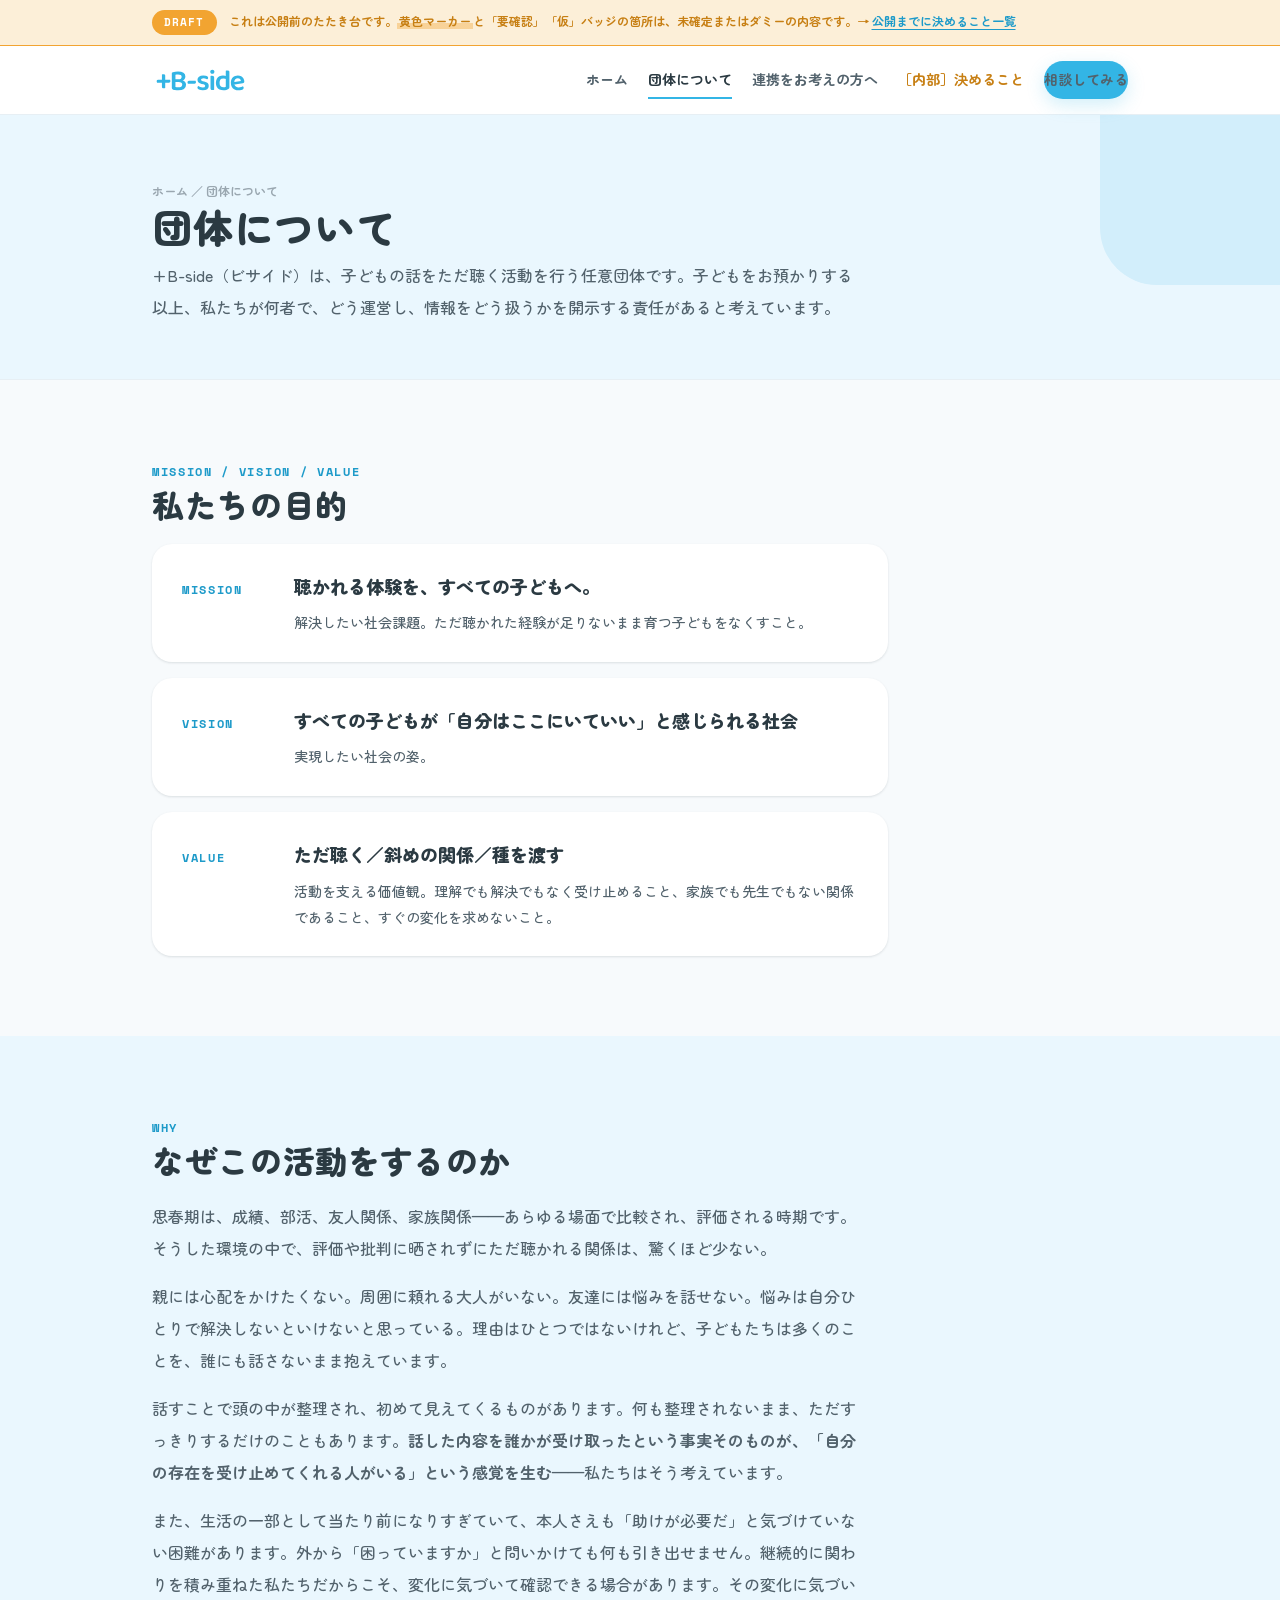
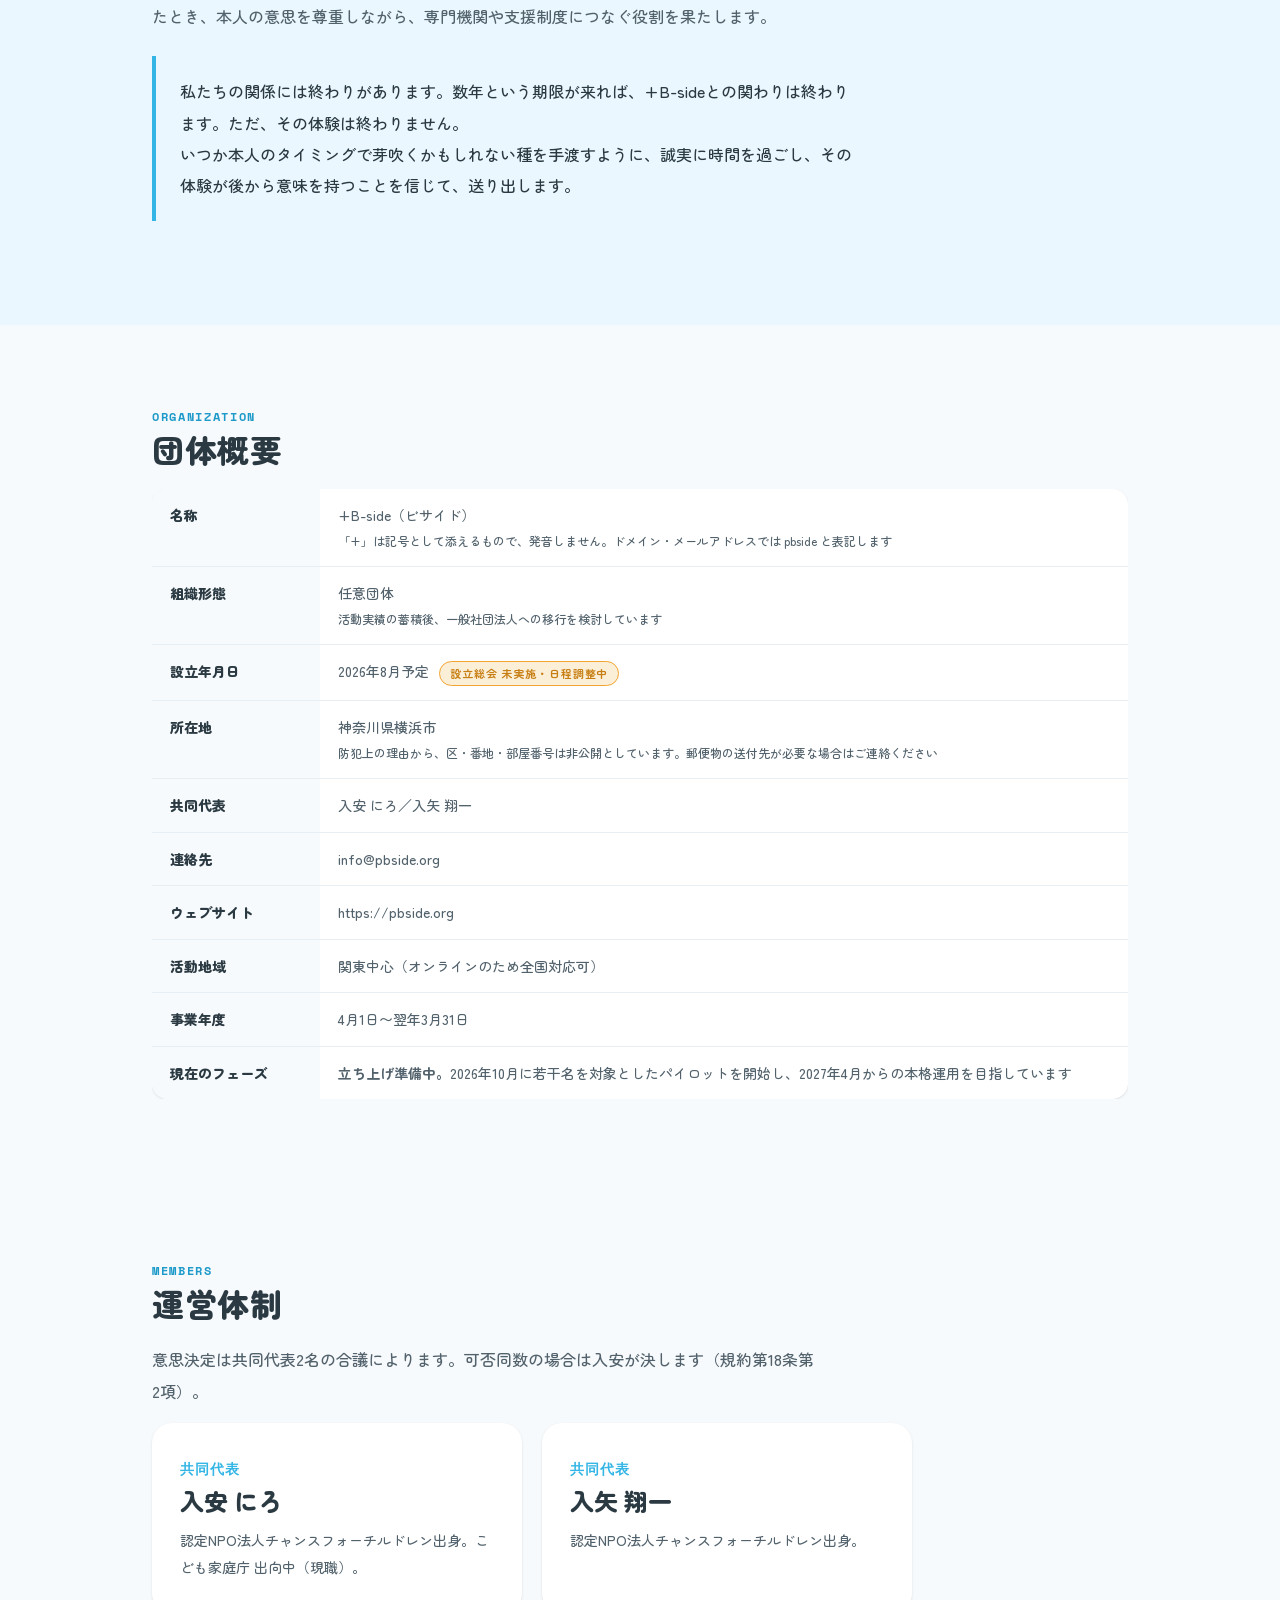
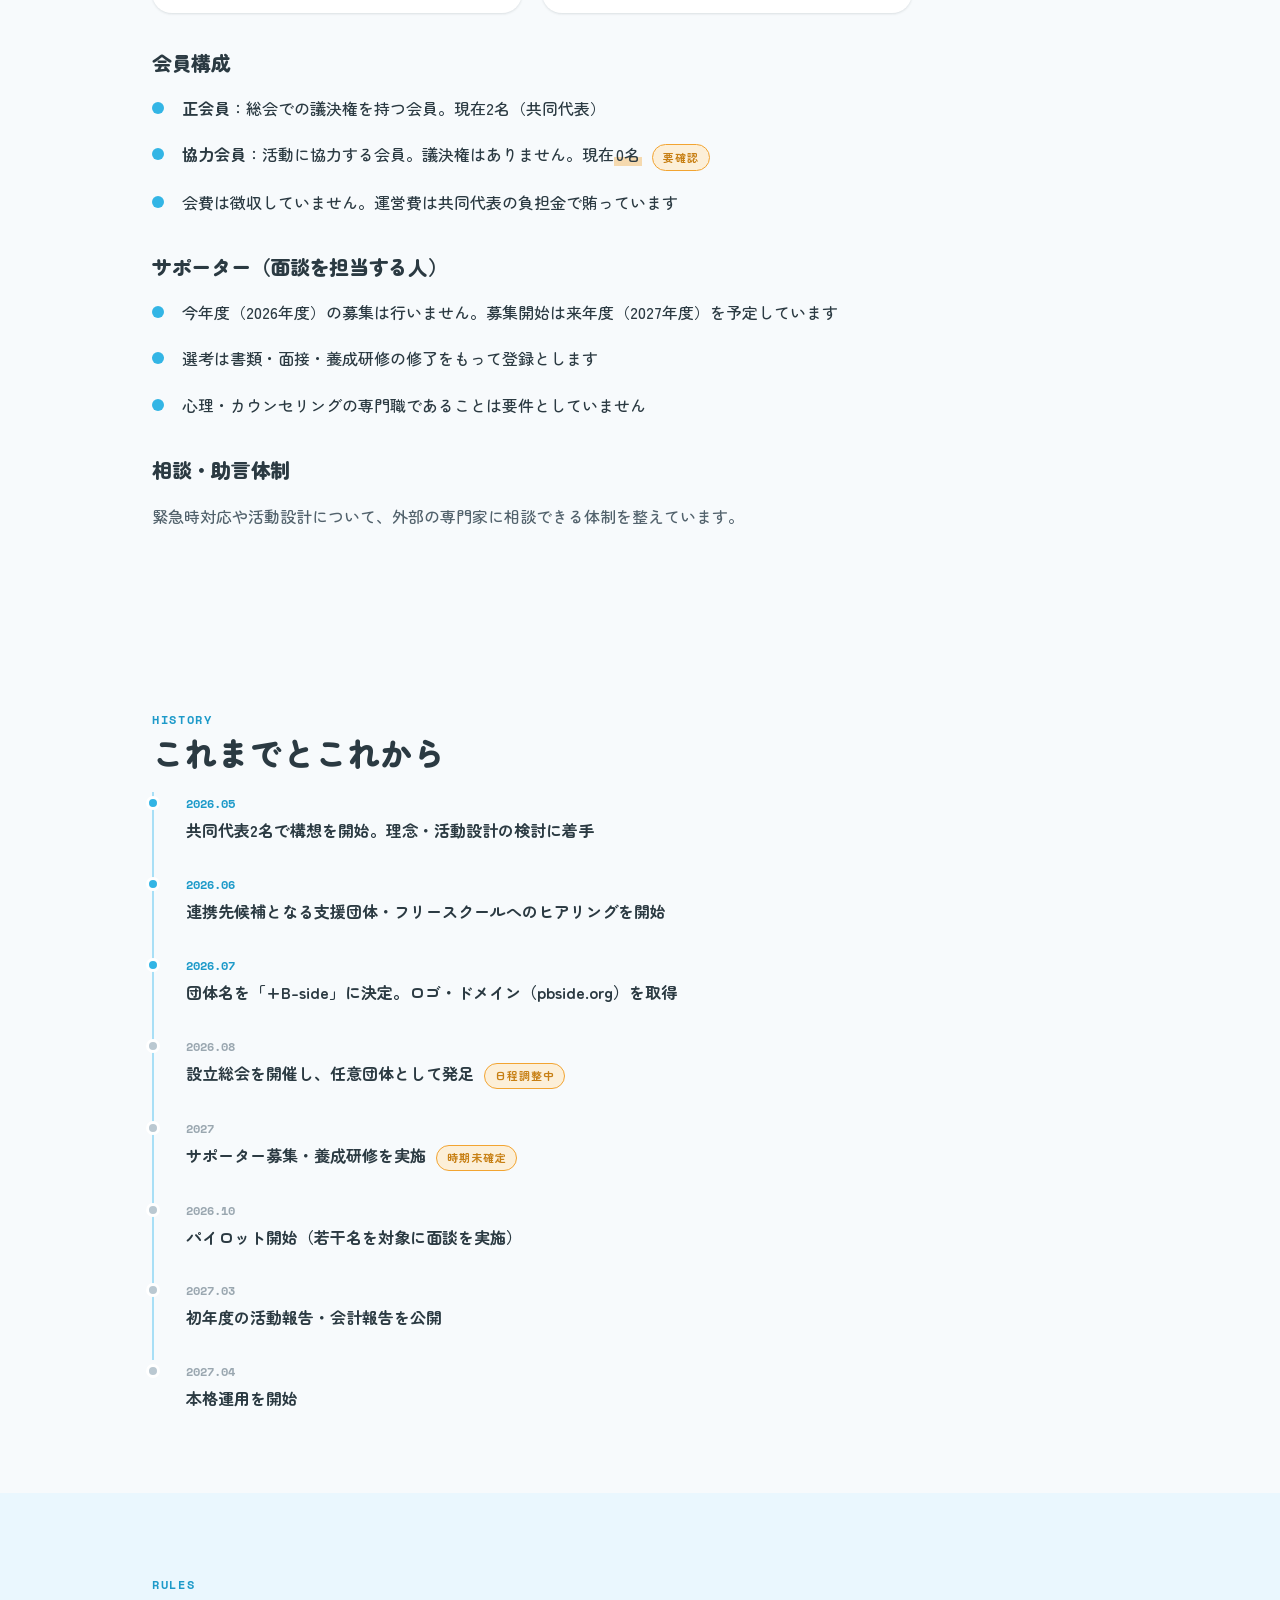
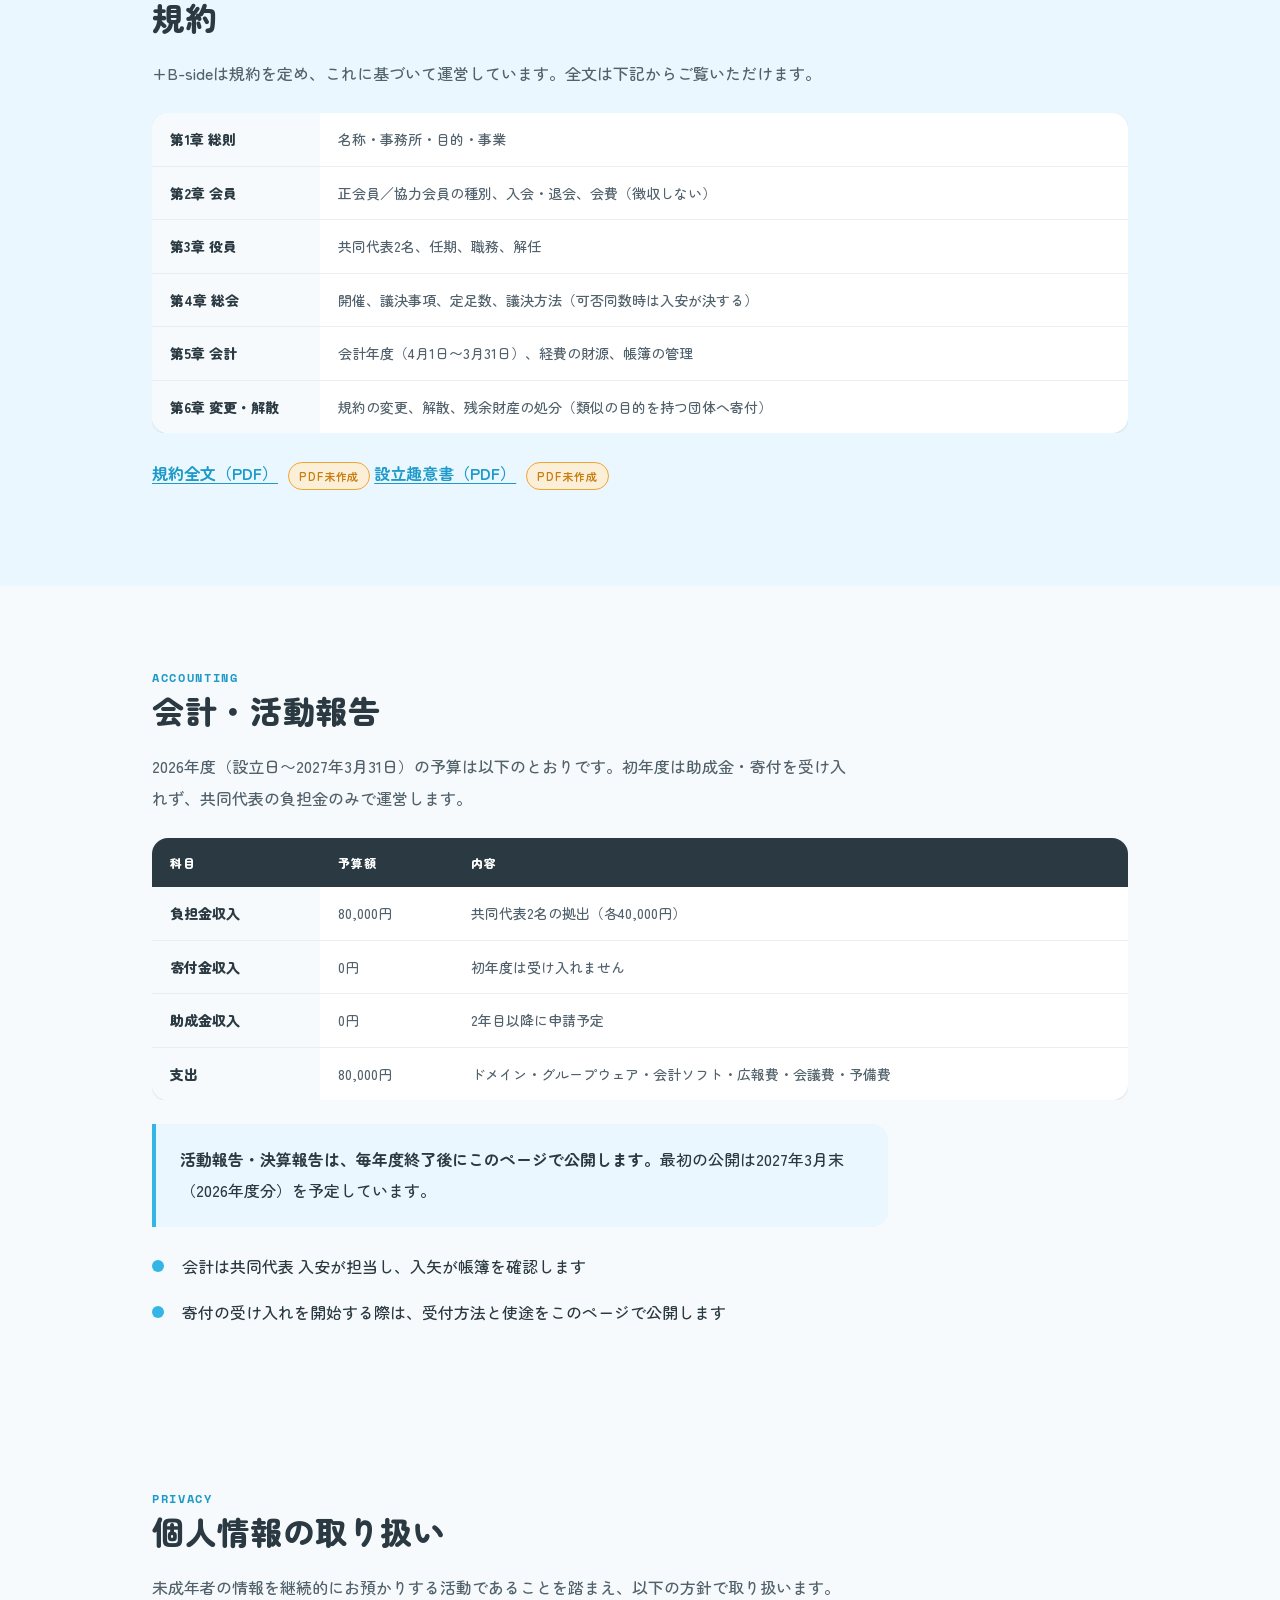
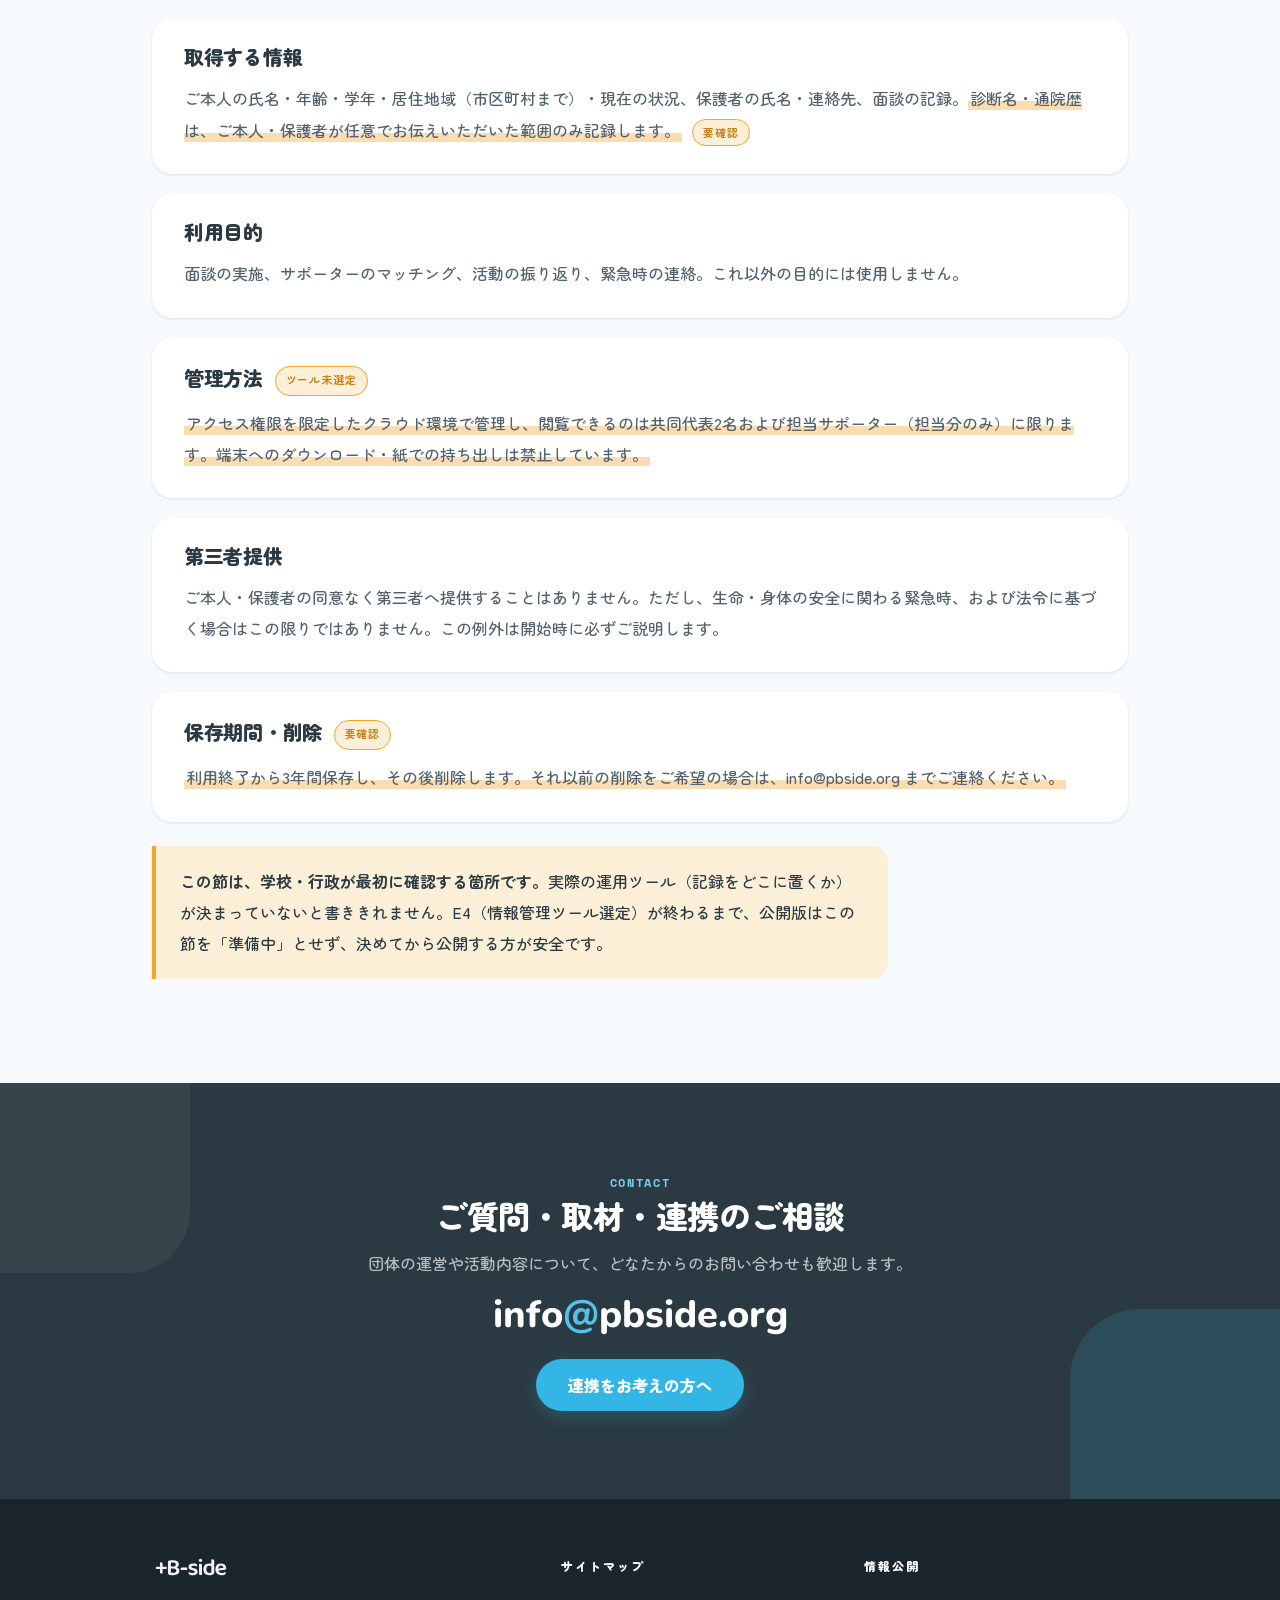
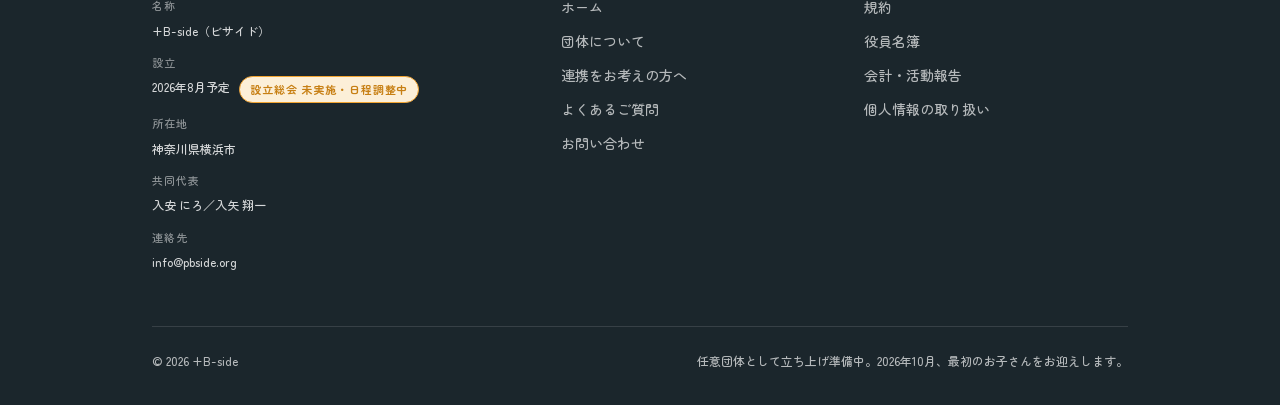
==== about.html @ 62839733 "+B-side HP 初期公開 にろさんとの内容調整用にGitHub Pagesで公開。  Co-Authored-By: Claude Sonnet 5 <noreply@anthropic.com" ====
<!DOCTYPE html>
<html lang="ja">
<head>
<meta charset="UTF-8">
<meta name="viewport" content="width=device-width, initial-scale=1.0">
<title>団体について｜+B-side</title>
<meta name="description" content="+B-side（ビサイド）の理念・運営体制・規約・会計方針・個人情報の取り扱い。任意団体として2026年に設立、2026年10月にパイロットを開始します。">
<link rel="icon" href="assets/logo/plus-B_icon_tile.svg">
<link rel="preconnect" href="https://fonts.googleapis.com">
<link href="https://fonts.googleapis.com/css2?family=Nunito:wght@400;700;800;900&family=Space+Mono:wght@400;700&family=Zen+Maru+Gothic:wght@400;500;700;900&display=swap" rel="stylesheet">
<link rel="stylesheet" href="assets/css/styles.css">
<link rel="stylesheet" href="assets/css/site.css">
<style>
  .mvv { display: grid; gap: var(--space-4); max-width: 46em; }
  .mvv .row {
    background: var(--surface); border-radius: var(--radius-card);
    padding: 26px 30px; box-shadow: var(--shadow-sm);
    display: grid; grid-template-columns: 88px 1fr; gap: var(--space-6); align-items: baseline;
  }
  .mvv .k { font-family: var(--font-mono); font-size: var(--text-xs); font-weight: 700; letter-spacing: 0.14em; color: var(--sky-600); }
  .mvv .v { font-size: var(--text-md); font-weight: 900; line-height: 1.8; }
  .mvv .v small { display: block; font-size: var(--text-sm); font-weight: 500; color: var(--text-secondary); margin-top: 8px; line-height: 1.85; }
  @media (max-width: 560px) { .mvv .row { grid-template-columns: 1fr; gap: var(--space-2); } }
  .money { display: grid; grid-template-columns: repeat(auto-fit, minmax(200px, 1fr)); gap: var(--space-4); margin-top: var(--space-6); }
</style>
</head>
<body>

<div class="draftbar">
  <div class="container">
    <span class="tag">DRAFT</span>
    <span>これは公開前のたたき台です。<mark class="q">黄色マーカー</mark>と「要確認」「仮」バッジの箇所は、未確定またはダミーの内容です。→ <a class="link" href="checklist.html">公開までに決めること一覧</a></span>
  </div>
</div>

<header class="site-header">
  <div class="container">
    <a class="brand" href="index.html"><img src="assets/logo/plus-B-side_lockup_sky.svg" alt="+B-side"></a>
    <nav class="site-nav">
      <a href="index.html">ホーム</a>
      <a href="about.html" class="current">団体について</a>
      <a href="partner.html">連携をお考えの方へ</a>
      <a href="checklist.html" class="internal">［内部］決めること</a>
      <a class="btn" href="index.html#contact">相談してみる</a>
    </nav>
  </div>
</header>

<div class="page-head">
  <div class="tile t1"></div>
  <div class="container">
    <div class="crumbs"><a href="index.html">ホーム</a> ／ 団体について</div>
    <h1>団体について</h1>
    <p>+B-side（ビサイド）は、子どもの話をただ聴く活動を行う任意団体です。子どもをお預かりする以上、私たちが何者で、どう運営し、情報をどう扱うかを開示する責任があると考えています。</p>
  </div>
</div>

<section class="block" id="mvv">
  <div class="container">
    <span class="kicker">Mission / Vision / Value</span>
    <h2 class="sec">私たちの目的</h2>
    <div class="mvv">
      <div class="row">
        <span class="k">MISSION</span>
        <span class="v">聴かれる体験を、すべての子どもへ。
          <small>解決したい社会課題。ただ聴かれた経験が足りないまま育つ子どもをなくすこと。</small></span>
      </div>
      <div class="row">
        <span class="k">VISION</span>
        <span class="v">すべての子どもが「自分はここにいていい」と感じられる社会
          <small>実現したい社会の姿。</small></span>
      </div>
      <div class="row">
        <span class="k">VALUE</span>
        <span class="v">ただ聴く／斜めの関係／種を渡す
          <small>活動を支える価値観。理解でも解決でもなく受け止めること、家族でも先生でもない関係であること、すぐの変化を求めないこと。</small></span>
      </div>
    </div>
  </div>
</section>

<section class="block tint" id="why">
  <div class="container">
    <span class="kicker">Why</span>
    <h2 class="sec">なぜこの活動をするのか</h2>
    <p class="body">思春期は、成績、部活、友人関係、家族関係——あらゆる場面で比較され、評価される時期です。そうした環境の中で、評価や批判に晒されずにただ聴かれる関係は、驚くほど少ない。</p>
    <p class="body">親には心配をかけたくない。周囲に頼れる大人がいない。友達には悩みを話せない。悩みは自分ひとりで解決しないといけないと思っている。理由はひとつではないけれど、子どもたちは多くのことを、誰にも話さないまま抱えています。</p>
    <p class="body">話すことで頭の中が整理され、初めて見えてくるものがあります。何も整理されないまま、ただすっきりするだけのこともあります。<strong>話した内容を誰かが受け取ったという事実そのものが、「自分の存在を受け止めてくれる人がいる」という感覚を生む</strong>——私たちはそう考えています。</p>
    <p class="body">また、生活の一部として当たり前になりすぎていて、本人さえも「助けが必要だ」と気づけていない困難があります。外から「困っていますか」と問いかけても何も引き出せません。継続的に関わりを積み重ねた私たちだからこそ、変化に気づいて確認できる場合があります。その変化に気づいたとき、本人の意思を尊重しながら、専門機関や支援制度につなぐ役割を果たします。</p>
    <div class="callout">
      私たちの関係には終わりがあります。数年という期限が来れば、+B-sideとの関わりは終わります。ただ、その体験は終わりません。<br>
      いつか本人のタイミングで芽吹くかもしれない種を手渡すように、誠実に時間を過ごし、その体験が後から意味を持つことを信じて、送り出します。
    </div>
  </div>
</section>

<section class="block" id="profile">
  <div class="container">
    <span class="kicker">Organization</span>
    <h2 class="sec">団体概要</h2>
    <div class="tablewrap">
      <table class="data">
        <tbody>
          <tr><th>名称</th><td>+B-side（ビサイド）<br><span style="font-size:var(--text-xs)">「+」は記号として添えるもので、発音しません。ドメイン・メールアドレスでは pbside と表記します</span></td></tr>
          <tr><th>組織形態</th><td>任意団体<br><span style="font-size:var(--text-xs)">活動実績の蓄積後、一般社団法人への移行を検討しています</span></td></tr>
          <tr><th>設立年月日</th><td>2026年8月予定 <span class="tbd">設立総会 未実施・日程調整中</span></td></tr>
          <tr><th>所在地</th><td>神奈川県横浜市<br><span style="font-size:var(--text-xs)">防犯上の理由から、区・番地・部屋番号は非公開としています。郵便物の送付先が必要な場合はご連絡ください</span></td></tr>
          <tr><th>共同代表</th><td>入安 にろ／入矢 翔一</td></tr>
          <tr><th>連絡先</th><td>info@pbside.org</td></tr>
          <tr><th>ウェブサイト</th><td>https://pbside.org</td></tr>
          <tr><th>活動地域</th><td>関東中心（オンラインのため全国対応可）</td></tr>
          <tr><th>事業年度</th><td>4月1日〜翌年3月31日</td></tr>
          <tr><th>現在のフェーズ</th><td><strong>立ち上げ準備中。</strong>2026年10月に若干名を対象としたパイロットを開始し、2027年4月からの本格運用を目指しています</td></tr>
        </tbody>
      </table>
    </div>
  </div>
</section>

<section class="block sunken" id="officers">
  <div class="container">
    <span class="kicker">Members</span>
    <h2 class="sec">運営体制</h2>
    <p class="body">意思決定は共同代表2名の合議によります。可否同数の場合は入安が決します（規約第18条第2項）。</p>
    <div class="values" style="max-width:760px">
      <div class="value">
        <span class="num">共同代表</span>
        <h3>入安 にろ</h3>
        <p>認定NPO法人チャンスフォーチルドレン出身。こども家庭庁 出向中（現職）。</p>
      </div>
      <div class="value">
        <span class="num">共同代表</span>
        <h3>入矢 翔一</h3>
        <p>認定NPO法人チャンスフォーチルドレン出身。</p>
      </div>
    </div>

    <h3 class="sub">会員構成</h3>
    <ul class="dotlist">
      <li><strong>正会員</strong>：総会での議決権を持つ会員。現在2名（共同代表）</li>
      <li><strong>協力会員</strong>：活動に協力する会員。議決権はありません。現在<mark class="q">0名</mark> <span class="tbd">要確認</span></li>
      <li>会費は徴収していません。運営費は共同代表の負担金で賄っています</li>
    </ul>

    <h3 class="sub">サポーター（面談を担当する人）</h3>
    <ul class="dotlist">
      <li>今年度（2026年度）の募集は行いません。募集開始は来年度（2027年度）を予定しています</li>
      <li>選考は書類・面接・養成研修の修了をもって登録とします</li>
      <li>心理・カウンセリングの専門職であることは要件としていません</li>
    </ul>

    <h3 class="sub">相談・助言体制</h3>
    <p class="body">緊急時対応や活動設計について、外部の専門家に相談できる体制を整えています。</p>
  </div>
</section>

<section class="block" id="history">
  <div class="container">
    <span class="kicker">History</span>
    <h2 class="sec">これまでとこれから</h2>
    <ul class="timeline">
      <li><span class="when">2026.05</span><span class="what">共同代表2名で構想を開始。理念・活動設計の検討に着手</span></li>
      <li><span class="when">2026.06</span><span class="what">連携先候補となる支援団体・フリースクールへのヒアリングを開始</span></li>
      <li><span class="when">2026.07</span><span class="what">団体名を「+B-side」に決定。ロゴ・ドメイン（pbside.org）を取得</span></li>
      <li class="future"><span class="when">2026.08</span><span class="what">設立総会を開催し、任意団体として発足 <span class="tbd">日程調整中</span></span></li>
      <li class="future"><span class="when">2027</span><span class="what">サポーター募集・養成研修を実施 <span class="tbd">時期未確定</span></span></li>
      <li class="future"><span class="when">2026.10</span><span class="what">パイロット開始（若干名を対象に面談を実施）</span></li>
      <li class="future"><span class="when">2027.03</span><span class="what">初年度の活動報告・会計報告を公開</span></li>
      <li class="future"><span class="when">2027.04</span><span class="what">本格運用を開始</span></li>
    </ul>
  </div>
</section>

<section class="block tint" id="rules">
  <div class="container">
    <span class="kicker">Rules</span>
    <h2 class="sec">規約</h2>
    <p class="body">+B-sideは規約を定め、これに基づいて運営しています。全文は下記からご覧いただけます。</p>
    <div class="tablewrap">
      <table class="data">
        <tbody>
          <tr><th>第1章 総則</th><td>名称・事務所・目的・事業</td></tr>
          <tr><th>第2章 会員</th><td>正会員／協力会員の種別、入会・退会、会費（徴収しない）</td></tr>
          <tr><th>第3章 役員</th><td>共同代表2名、任期、職務、解任</td></tr>
          <tr><th>第4章 総会</th><td>開催、議決事項、定足数、議決方法（可否同数時は入安が決する）</td></tr>
          <tr><th>第5章 会計</th><td>会計年度（4月1日〜3月31日）、経費の財源、帳簿の管理</td></tr>
          <tr><th>第6章 変更・解散</th><td>規約の変更、解散、残余財産の処分（類似の目的を持つ団体へ寄付）</td></tr>
        </tbody>
      </table>
    </div>
    <p class="body" style="margin-top:var(--space-6)">
      <a class="link" href="#">規約全文（PDF）</a> <span class="tbd">PDF未作成</span>
      <a class="link" href="#">設立趣意書（PDF）</a> <span class="tbd">PDF未作成</span>
    </p>
  </div>
</section>

<section class="block" id="accounting">
  <div class="container">
    <span class="kicker">Accounting</span>
    <h2 class="sec">会計・活動報告</h2>
    <p class="body">2026年度（設立日〜2027年3月31日）の予算は以下のとおりです。初年度は助成金・寄付を受け入れず、共同代表の負担金のみで運営します。</p>
    <div class="tablewrap">
      <table class="data">
        <thead><tr><th>科目</th><th>予算額</th><th>内容</th></tr></thead>
        <tbody>
          <tr><th>負担金収入</th><td>80,000円</td><td>共同代表2名の拠出（各40,000円）</td></tr>
          <tr><th>寄付金収入</th><td>0円</td><td>初年度は受け入れません</td></tr>
          <tr><th>助成金収入</th><td>0円</td><td>2年目以降に申請予定</td></tr>
          <tr><th>支出</th><td>80,000円</td><td>ドメイン・グループウェア・会計ソフト・広報費・会議費・予備費</td></tr>
        </tbody>
      </table>
    </div>
    <div class="callout">
      <strong>活動報告・決算報告は、毎年度終了後にこのページで公開します。</strong>最初の公開は2027年3月末（2026年度分）を予定しています。
    </div>
    <ul class="dotlist">
      <li>会計は共同代表 入安が担当し、入矢が帳簿を確認します</li>
      <li>寄付の受け入れを開始する際は、受付方法と使途をこのページで公開します</li>
    </ul>
  </div>
</section>

<section class="block sunken" id="privacy">
  <div class="container">
    <span class="kicker">Privacy</span>
    <h2 class="sec">個人情報の取り扱い</h2>
    <p class="body">未成年者の情報を継続的にお預かりする活動であることを踏まえ、以下の方針で取り扱います。</p>
    <div class="panel">
      <h3>取得する情報</h3>
      <p>ご本人の氏名・年齢・学年・居住地域（市区町村まで）・現在の状況、保護者の氏名・連絡先、面談の記録。<mark class="q">診断名・通院歴は、ご本人・保護者が任意でお伝えいただいた範囲のみ記録します。</mark> <span class="tbd">要確認</span></p>
    </div>
    <div class="panel">
      <h3>利用目的</h3>
      <p>面談の実施、サポーターのマッチング、活動の振り返り、緊急時の連絡。これ以外の目的には使用しません。</p>
    </div>
    <div class="panel">
      <h3>管理方法 <span class="tbd">ツール未選定</span></h3>
      <p><mark class="q">アクセス権限を限定したクラウド環境で管理し、閲覧できるのは共同代表2名および担当サポーター（担当分のみ）に限ります。端末へのダウンロード・紙での持ち出しは禁止しています。</mark></p>
    </div>
    <div class="panel">
      <h3>第三者提供</h3>
      <p>ご本人・保護者の同意なく第三者へ提供することはありません。ただし、生命・身体の安全に関わる緊急時、および法令に基づく場合はこの限りではありません。この例外は開始時に必ずご説明します。</p>
    </div>
    <div class="panel">
      <h3>保存期間・削除 <span class="tbd">要確認</span></h3>
      <p><mark class="q">利用終了から3年間保存し、その後削除します。それ以前の削除をご希望の場合は、info@pbside.org までご連絡ください。</mark></p>
    </div>
    <div class="callout warn">
      <strong>この節は、学校・行政が最初に確認する箇所です。</strong>実際の運用ツール（記録をどこに置くか）が決まっていないと書ききれません。E4（情報管理ツール選定）が終わるまで、公開版はこの節を「準備中」とせず、決めてから公開する方が安全です。
    </div>
  </div>
</section>

<section class="cta">
  <div class="tile t1"></div><div class="tile t2"></div>
  <div class="container">
    <span class="kicker" style="color:var(--sky-300)">Contact</span>
    <h2>ご質問・取材・連携のご相談</h2>
    <p>団体の運営や活動内容について、どなたからのお問い合わせも歓迎します。</p>
    <a class="mail" href="mailto:info@pbside.org">info<span class="at">@</span>pbside.org</a>
    <a class="btn big" href="partner.html">連携をお考えの方へ</a>
  </div>
</section>

<footer class="site">
  <div class="container">
    <div class="cols">
      <div>
        <img src="assets/logo/plus-B-side_lockup_white.svg" alt="+B-side">
        <dl class="org">
          <dt>名称</dt><dd>+B-side（ビサイド）</dd>
          <dt>設立</dt><dd>2026年8月予定 <span class="tbd">設立総会 未実施・日程調整中</span></dd>
          <dt>所在地</dt><dd>神奈川県横浜市</dd>
          <dt>共同代表</dt><dd>入安 にろ／入矢 翔一</dd>
          <dt>連絡先</dt><dd>info@pbside.org</dd>
        </dl>
      </div>
      <div>
        <h4>サイトマップ</h4>
        <ul>
          <li><a href="index.html">ホーム</a></li>
          <li><a href="about.html">団体について</a></li>
          <li><a href="partner.html">連携をお考えの方へ</a></li>
          <li><a href="index.html#faq">よくあるご質問</a></li>
          <li><a href="index.html#contact">お問い合わせ</a></li>
        </ul>
      </div>
      <div>
        <h4>情報公開</h4>
        <ul>
          <li><a href="about.html#rules">規約</a></li>
          <li><a href="about.html#officers">役員名簿</a></li>
          <li><a href="about.html#accounting">会計・活動報告</a></li>
          <li><a href="about.html#privacy">個人情報の取り扱い</a></li>
        </ul>
      </div>
    </div>
    <div class="bottom">
      <span>&copy; 2026 +B-side</span>
      <span>任意団体として立ち上げ準備中。2026年10月、最初のお子さんをお迎えします。</span>
    </div>
  </div>
</footer>

</body>
</html>
---- assets/css/styles.css ----
/* =============================================================
   +B-side Design System · Global entry point
   Consumers link THIS file. It is an @import manifest only —
   every token, font, and base rule is reached from here.
   ============================================================= */

@import "tokens/fonts.css";
@import "tokens/colors.css";
@import "tokens/typography.css";
@import "tokens/spacing.css";
@import "tokens/radii.css";
@import "tokens/elevation.css";
@import "tokens/motion.css";
@import "tokens/base.css";
---- assets/css/site.css ----
/* =============================================================
   +B-side · サイト共通スタイル（複数ページ用）
   トークンは styles.css（@import マニフェスト）を先に読むこと。
   ============================================================= */

body { font-family: "Zen Maru Gothic", var(--font-sans); color: var(--text-primary); }

.container { max-width: var(--container-lg); margin: 0 auto; padding: 0 var(--page-pad-x); }
.narrow { max-width: 46em; }

.kicker {
  font-family: var(--font-mono);
  font-size: var(--text-xs); font-weight: 700;
  letter-spacing: var(--tracking-widest); text-transform: uppercase;
  color: var(--sky-600);
  display: block; margin-bottom: var(--space-3);
}

a { color: inherit; text-decoration: none; }
.link { color: var(--text-link); font-weight: 700; text-decoration: underline; text-underline-offset: 3px; }

/* ── 下書きバナー（公開時に削除する） ───────────────── */
.draftbar {
  background: var(--warning-50);
  border-bottom: 1px solid var(--warning-500);
  color: var(--warning-700);
  font-size: var(--text-xs); font-weight: 700;
  padding: 10px 0; line-height: 1.7;
}
.draftbar .container { display: flex; gap: var(--space-3); align-items: baseline; flex-wrap: wrap; }
.draftbar .tag {
  background: var(--warning-500); color: #fff;
  border-radius: var(--radius-pill); padding: 3px 12px;
  font-family: var(--font-mono); font-size: var(--text-2xs); letter-spacing: 0.1em;
}

/* ── 未確定マーカー ───────────────────────────────── */
.tbd {
  display: inline-block; vertical-align: middle;
  background: var(--warning-50); color: var(--warning-700);
  border: 1px solid var(--warning-500);
  border-radius: var(--radius-pill);
  font-size: var(--text-2xs); font-weight: 700; letter-spacing: 0.08em;
  padding: 2px 10px; margin-left: 6px; white-space: nowrap;
}
.tbd.dummy { background: var(--danger-50); color: var(--danger-700); border-color: var(--danger-500); }
mark.q {
  background: linear-gradient(transparent 62%, rgba(242,164,49,0.38) 62%);
  color: inherit; padding: 0 2px;
}

/* ── ヘッダー ─────────────────────────────────────── */
.site-header {
  position: sticky; top: 0; z-index: 10;
  background: rgba(255,255,255,0.94); backdrop-filter: blur(8px);
  border-bottom: 1px solid var(--border-subtle);
}
.site-header .container {
  display: flex; align-items: center; gap: var(--space-6);
  min-height: 68px; flex-wrap: wrap;
}
.site-header .brand img { height: 30px; display: block; }
.site-nav { display: flex; gap: var(--space-5); margin-left: auto; align-items: center; flex-wrap: wrap; }
.site-nav a {
  font-size: var(--text-sm); font-weight: 700; color: var(--text-secondary);
  padding: 6px 0; border-bottom: 2px solid transparent;
  transition: var(--transition-control);
}
.site-nav a:hover { color: var(--sky-600); }
.site-nav a.current { color: var(--ink-800); border-bottom-color: var(--sky-500); }
.site-nav a.internal { color: var(--warning-700); }

.btn {
  display: inline-block;
  background: var(--brand); color: var(--on-brand);
  font-weight: 900; font-size: var(--text-sm);
  padding: 10px 22px; border-radius: var(--radius-pill);
  box-shadow: var(--shadow-sky-soft);
  transition: var(--transition-control);
}
.btn:hover { background: var(--brand-hover); color: #fff; transform: translateY(-1px); }
.btn.big { font-size: var(--text-base); padding: 14px 32px; }
.btn.ghost {
  background: transparent; color: var(--sky-600);
  border: 2px solid var(--sky-300); box-shadow: none;
}
.btn.ghost:hover { background: var(--sky-50); color: var(--sky-700); }

/* ── ページヘッダー（下層ページ） ───────────────────── */
.page-head {
  background: var(--sky-50); padding: 64px 0 56px;
  border-bottom: 1px solid var(--border-subtle);
  position: relative; overflow: hidden;
}
.page-head .tile { position: absolute; border-radius: 22%; background: var(--sky-100); }
.page-head .t1 { width: 260px; height: 260px; right: -80px; top: -90px; }
.page-head .container { position: relative; }
.page-head h1 { font-size: clamp(26px, 4.2vw, 40px); font-weight: 900; letter-spacing: 0.02em; }
.page-head p { margin-top: var(--space-4); color: var(--text-secondary); font-weight: 500; line-height: 2; max-width: 44em; }
.crumbs { font-size: var(--text-xs); color: var(--text-muted); font-weight: 700; margin-bottom: var(--space-4); }
.crumbs a:hover { color: var(--sky-600); }

/* ── セクション ───────────────────────────────────── */
section.block { padding: 80px 0; }
section.block.tint { background: var(--sky-50); }
section.block.sunken { background: var(--bg-page); }
h2.sec {
  font-size: clamp(22px, 3.4vw, 32px); font-weight: 900;
  margin-bottom: var(--space-6); letter-spacing: 0.02em;
}
h3.sub { font-size: var(--text-lg); font-weight: 900; margin: var(--space-10) 0 var(--space-4); }
p.lead { font-size: var(--text-md); line-height: 2; font-weight: 500; color: var(--text-secondary); max-width: 44em; }
p.body { line-height: 2; font-weight: 500; color: var(--text-secondary); max-width: 44em; margin-bottom: var(--space-4); }

/* ── リスト ───────────────────────────────────────── */
.checklist { list-style: none; padding: 0; margin: 0; display: grid; gap: var(--space-3); max-width: 44em; }
.checklist li {
  background: var(--surface); border-radius: var(--radius-lg);
  padding: 16px 20px 16px 52px; position: relative;
  font-weight: 500; box-shadow: var(--shadow-xs); line-height: 1.8;
}
.checklist li::before {
  content: ""; position: absolute; left: 20px; top: 22px; transform: translateY(-50%);
  width: 18px; height: 18px; border-radius: 35%; background: var(--sky-500);
  -webkit-mask: url('data:image/svg+xml;utf8,<svg xmlns="http://www.w3.org/2000/svg" viewBox="0 0 24 24" fill="none" stroke="black" stroke-width="3.5" stroke-linecap="round" stroke-linejoin="round"><path d="M20 6 9 17l-5-5"/></svg>') center/contain no-repeat;
          mask: url('data:image/svg+xml;utf8,<svg xmlns="http://www.w3.org/2000/svg" viewBox="0 0 24 24" fill="none" stroke="black" stroke-width="3.5" stroke-linecap="round" stroke-linejoin="round"><path d="M20 6 9 17l-5-5"/></svg>') center/contain no-repeat;
}

.dotlist { list-style: none; padding: 0; margin: 0; display: grid; gap: var(--space-4); max-width: 46em; }
.dotlist li { position: relative; padding-left: 30px; line-height: 1.9; font-weight: 500; }
.dotlist li::before {
  content: ""; position: absolute; left: 0; top: 9px;
  width: 12px; height: 12px; border-radius: 50%; background: var(--sky-500);
}
.dotlist.muted li::before { background: var(--ink-300); }

/* ── カード類 ─────────────────────────────────────── */
.factgrid { display: grid; grid-template-columns: repeat(auto-fit, minmax(220px, 1fr)); gap: var(--space-4); margin-top: var(--space-8); }
.factcard { background: var(--surface); border-radius: var(--radius-card); padding: 24px; box-shadow: var(--shadow-sm); }
.factcard .label { font-size: var(--text-2xs); font-weight: 700; letter-spacing: 0.2em; color: var(--sky-600); display: block; margin-bottom: 8px; }
.factcard .val { font-size: var(--text-lg); font-weight: 900; display: block; margin-bottom: 6px; }
.factcard .note { font-size: var(--text-sm); color: var(--text-secondary); line-height: 1.7; font-weight: 500; }

.values { display: grid; grid-template-columns: repeat(auto-fit, minmax(240px, 1fr)); gap: var(--space-5); }
.value { background: var(--surface); border-radius: var(--radius-card); padding: 32px 28px; box-shadow: var(--shadow-sm); }
.value .num { font-family: var(--font-mono); font-weight: 700; color: var(--sky-500); letter-spacing: var(--tracking-wider); font-size: var(--text-sm); }
.value h3 { font-size: var(--text-xl); font-weight: 900; margin: 10px 0 12px; }
.value p { font-size: var(--text-sm); line-height: 1.9; color: var(--text-secondary); font-weight: 500; }

.no3 { display: flex; flex-wrap: wrap; gap: var(--space-3); margin: var(--space-6) 0; }
.no3 span { background: var(--ink-800); color: #fff; border-radius: var(--radius-pill); padding: 10px 26px; font-weight: 900; letter-spacing: 0.06em; }

.to-kids-card {
  background: var(--surface); border: 1.5px solid var(--sky-300);
  border-radius: var(--radius-card); padding: 32px 36px;
  max-width: 46em; line-height: 2; font-weight: 500;
}
.to-kids-card strong { font-weight: 900; }

.panel {
  background: var(--surface); border-radius: var(--radius-card);
  padding: 28px 32px; box-shadow: var(--shadow-sm); margin-bottom: var(--space-5);
}
.panel h3 { font-size: var(--text-lg); font-weight: 900; margin-bottom: var(--space-3); }
.panel p { line-height: 1.95; font-weight: 500; color: var(--text-secondary); }

.callout {
  border-left: 4px solid var(--sky-500); background: var(--sky-50);
  border-radius: 0 var(--radius-lg) var(--radius-lg) 0;
  padding: 20px 24px; line-height: 1.95; font-weight: 500;
  max-width: 46em; margin: var(--space-6) 0;
}
.callout.warn { border-left-color: var(--warning-500); background: var(--warning-50); }

/* ── テーブル ─────────────────────────────────────── */
.tablewrap { overflow-x: auto; margin-top: var(--space-6); }
table.data {
  width: 100%; border-collapse: collapse; min-width: 620px;
  background: var(--surface); border-radius: var(--radius-lg); overflow: hidden;
  box-shadow: var(--shadow-sm); font-size: var(--text-sm);
}
table.data th, table.data td { padding: 14px 18px; text-align: left; vertical-align: top; line-height: 1.75; }
table.data thead th { background: var(--ink-800); color: #fff; font-weight: 900; font-size: var(--text-xs); letter-spacing: 0.08em; }
table.data tbody tr + tr { border-top: 1px solid var(--border-subtle); }
table.data tbody th { font-weight: 900; white-space: nowrap; width: 12em; background: var(--ink-25); }
table.data td { font-weight: 500; color: var(--text-secondary); }
table.data .own { background: var(--sky-50); color: var(--ink-800); font-weight: 700; }

/* ── ステップ ─────────────────────────────────────── */
.steps { list-style: none; padding: 0; margin: var(--space-6) 0 0; display: grid; gap: var(--space-4); counter-reset: s; max-width: 48em; }
.steps li {
  counter-increment: s; position: relative; padding: 22px 24px 22px 76px;
  background: var(--surface); border-radius: var(--radius-card); box-shadow: var(--shadow-xs);
}
.steps li::before {
  content: counter(s, decimal-leading-zero);
  position: absolute; left: 24px; top: 22px;
  font-family: var(--font-mono); font-weight: 700; font-size: var(--text-sm);
  color: var(--sky-600); background: var(--sky-50);
  border-radius: var(--radius-pill); padding: 4px 10px;
}
.steps li .t { font-weight: 900; display: block; margin-bottom: 6px; }
.steps li .d { font-size: var(--text-sm); color: var(--text-secondary); font-weight: 500; line-height: 1.85; }

/* ── FAQ ──────────────────────────────────────────── */
.faq { max-width: 48em; display: grid; gap: var(--space-3); }
.faq details {
  background: var(--surface); border-radius: var(--radius-lg);
  box-shadow: var(--shadow-xs); overflow: hidden;
}
.faq summary {
  cursor: pointer; list-style: none; padding: 20px 56px 20px 24px;
  font-weight: 900; position: relative; line-height: 1.7;
}
.faq summary::-webkit-details-marker { display: none; }
.faq summary::after {
  content: ""; position: absolute; right: 24px; top: 26px;
  width: 14px; height: 14px; background: var(--sky-500);
  -webkit-mask: url('data:image/svg+xml;utf8,<svg xmlns="http://www.w3.org/2000/svg" viewBox="0 0 24 24" fill="none" stroke="black" stroke-width="3" stroke-linecap="round"><path d="M6 9l6 6 6-6"/></svg>') center/contain no-repeat;
          mask: url('data:image/svg+xml;utf8,<svg xmlns="http://www.w3.org/2000/svg" viewBox="0 0 24 24" fill="none" stroke="black" stroke-width="3" stroke-linecap="round"><path d="M6 9l6 6 6-6"/></svg>') center/contain no-repeat;
  transition: transform 0.18s ease;
}
.faq details[open] summary::after { transform: rotate(180deg); }
.faq .a { padding: 0 24px 22px; color: var(--text-secondary); font-weight: 500; line-height: 1.95; font-size: var(--text-sm); }

/* ── 沿革 ─────────────────────────────────────────── */
.timeline { list-style: none; padding: 0; margin: var(--space-6) 0 0; max-width: 44em; }
.timeline li { position: relative; padding: 0 0 28px 32px; border-left: 2px solid var(--sky-200); }
.timeline li:last-child { border-left-color: transparent; padding-bottom: 0; }
.timeline li::before {
  content: ""; position: absolute; left: -8px; top: 4px;
  width: 14px; height: 14px; border-radius: 50%;
  background: var(--sky-500); border: 3px solid #fff;
}
.timeline li.future::before { background: var(--ink-300); }
.timeline .when { font-family: var(--font-mono); font-size: var(--text-xs); font-weight: 700; color: var(--sky-600); display: block; }
.timeline .what { font-weight: 700; line-height: 1.8; margin-top: 4px; }
.timeline li.future .when { color: var(--text-muted); }

/* ── CTA ──────────────────────────────────────────── */
.cta { background: var(--dark-surface); color: #fff; padding: 88px 0; text-align: center; position: relative; overflow: hidden; }
.cta .tile { position: absolute; border-radius: 22%; }
.cta .t1 { width: 280px; height: 280px; left: -90px; top: -90px; background: rgba(255,255,255,0.05); }
.cta .t2 { width: 320px; height: 320px; right: -110px; bottom: -130px; background: rgba(51,181,229,0.14); }
.cta .container { position: relative; }
.cta h2 { color: #fff; font-size: clamp(22px, 3.4vw, 32px); font-weight: 900; margin-bottom: var(--space-4); }
.cta p { color: var(--text-on-dark-muted); line-height: 2; max-width: 38em; margin: 0 auto var(--space-6); font-weight: 500; }
.cta .mail { font-family: var(--font-display); font-size: clamp(22px, 4.2vw, 38px); font-weight: 800; color: #fff; display: block; margin-bottom: var(--space-8); }
.cta .mail .at { color: var(--sky-400); }

/* ── フッター ─────────────────────────────────────── */
footer.site { background: var(--dark-surface-2); color: var(--text-on-dark-muted); padding: 56px 0 32px; font-size: var(--text-sm); font-weight: 500; }
footer.site .cols { display: grid; grid-template-columns: 1.4fr 1fr 1fr; gap: var(--space-10); margin-bottom: var(--space-10); }
footer.site img { height: 24px; margin-bottom: 16px; opacity: 0.95; }
footer.site h4 { color: #fff; font-size: var(--text-xs); letter-spacing: 0.16em; font-weight: 900; margin-bottom: var(--space-4); }
footer.site ul { list-style: none; padding: 0; margin: 0; display: grid; gap: 10px; font-size: var(--text-sm); }
footer.site a:hover { color: var(--sky-300); }
footer.site .org { line-height: 1.95; font-size: var(--text-xs); }
footer.site .org dt { color: rgba(255,255,255,0.5); font-size: var(--text-2xs); letter-spacing: 0.1em; margin-top: 10px; }
footer.site .org dd { margin: 2px 0 0; color: rgba(255,255,255,0.82); }
footer.site .bottom { border-top: 1px solid var(--dark-border); padding-top: 22px; font-size: var(--text-xs); display: flex; justify-content: space-between; gap: var(--space-4); flex-wrap: wrap; }

@media (max-width: 860px) {
  footer.site .cols { grid-template-columns: 1fr; gap: var(--space-8); }
}
@media (max-width: 640px) {
  section.block { padding: 56px 0; }
  .page-head { padding: 44px 0 40px; }
  .site-header .container { min-height: 0; padding-top: 12px; padding-bottom: 12px; }
  .site-nav { margin-left: 0; width: 100%; gap: var(--space-4); }
  .panel { padding: 22px 20px; }
}
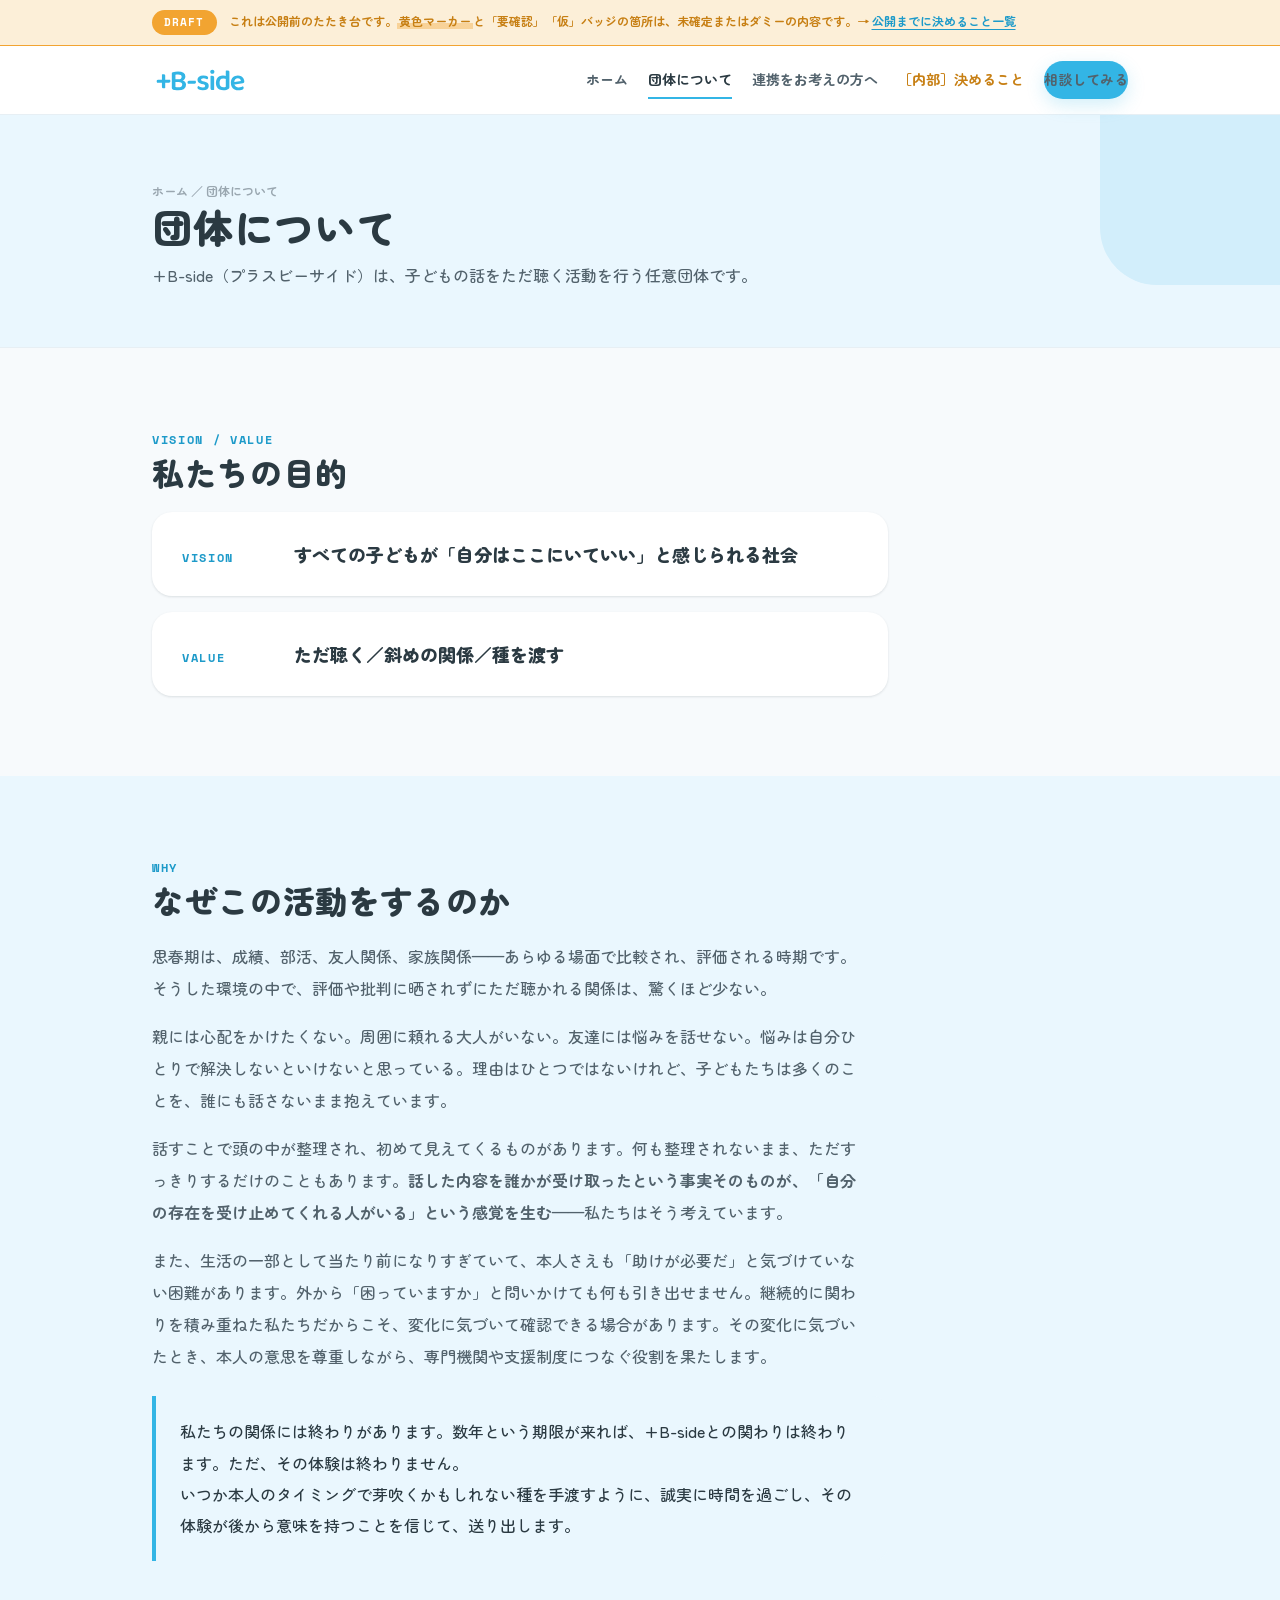
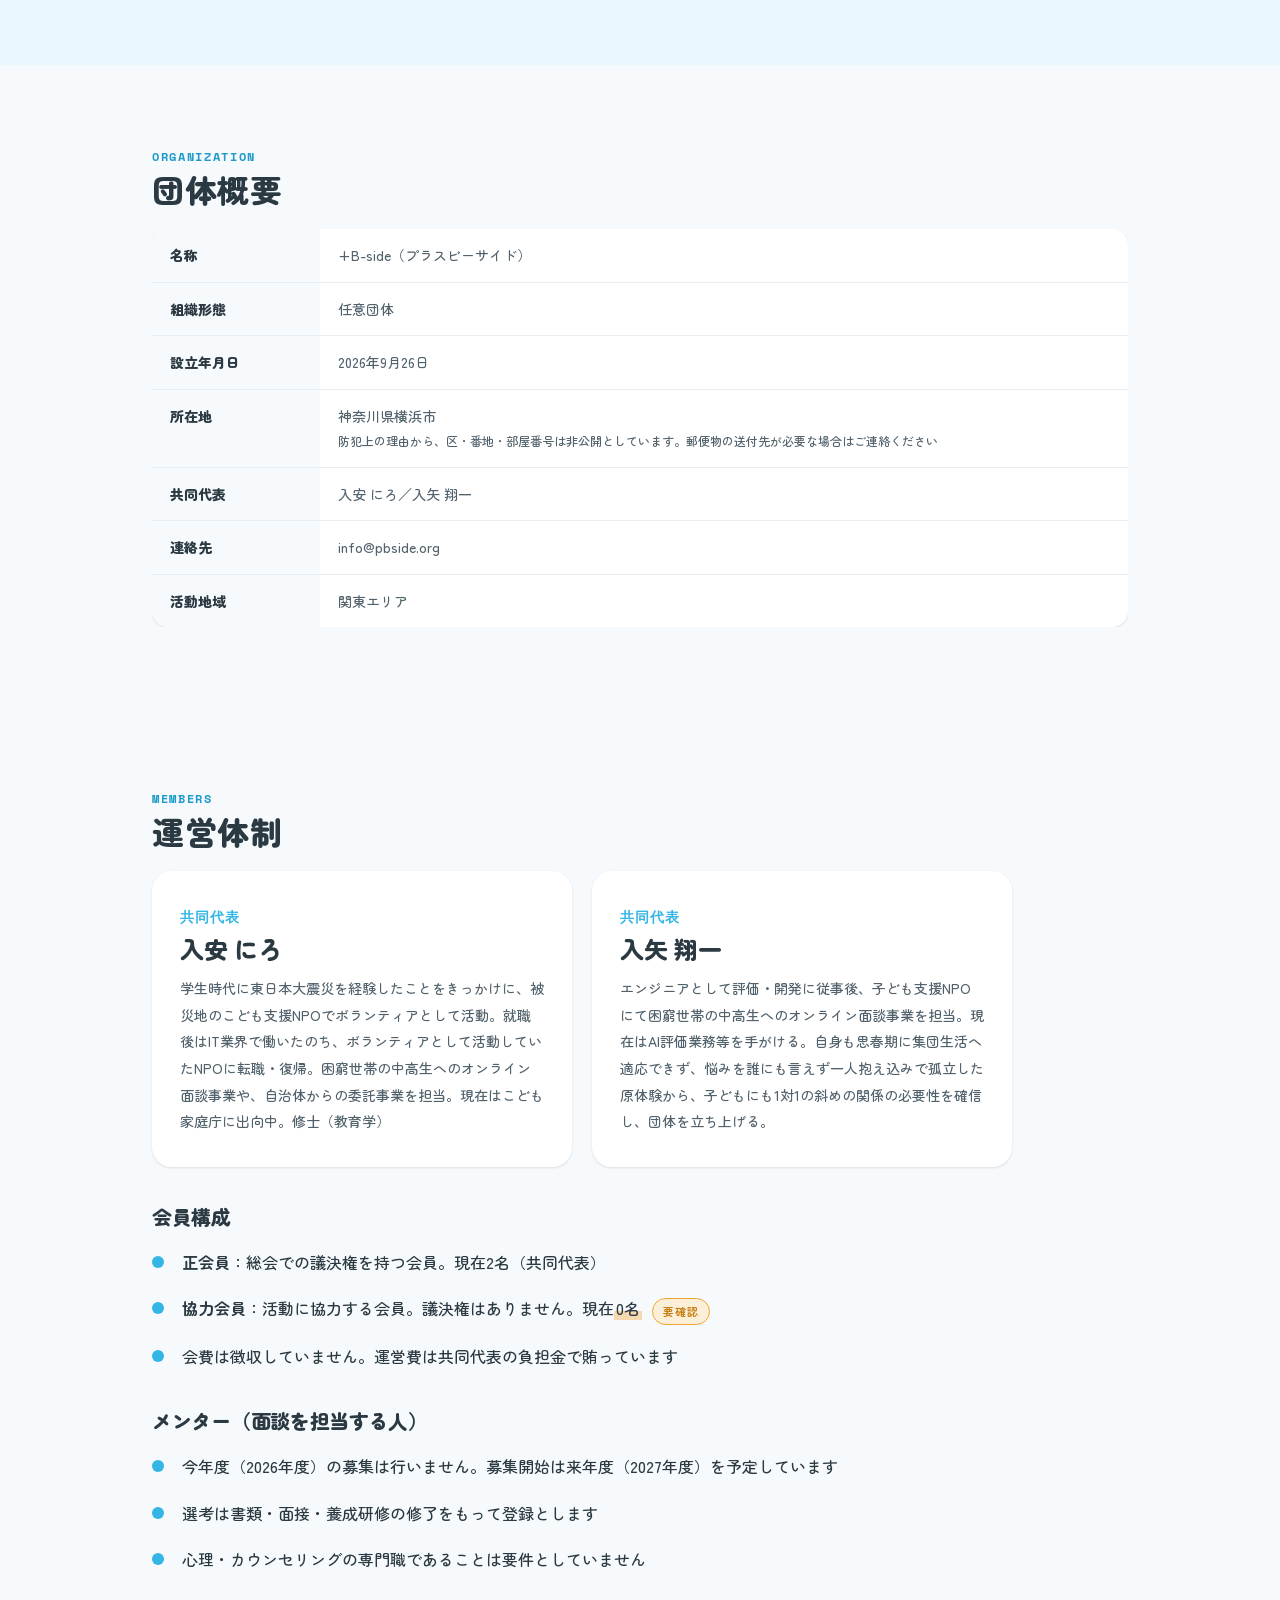
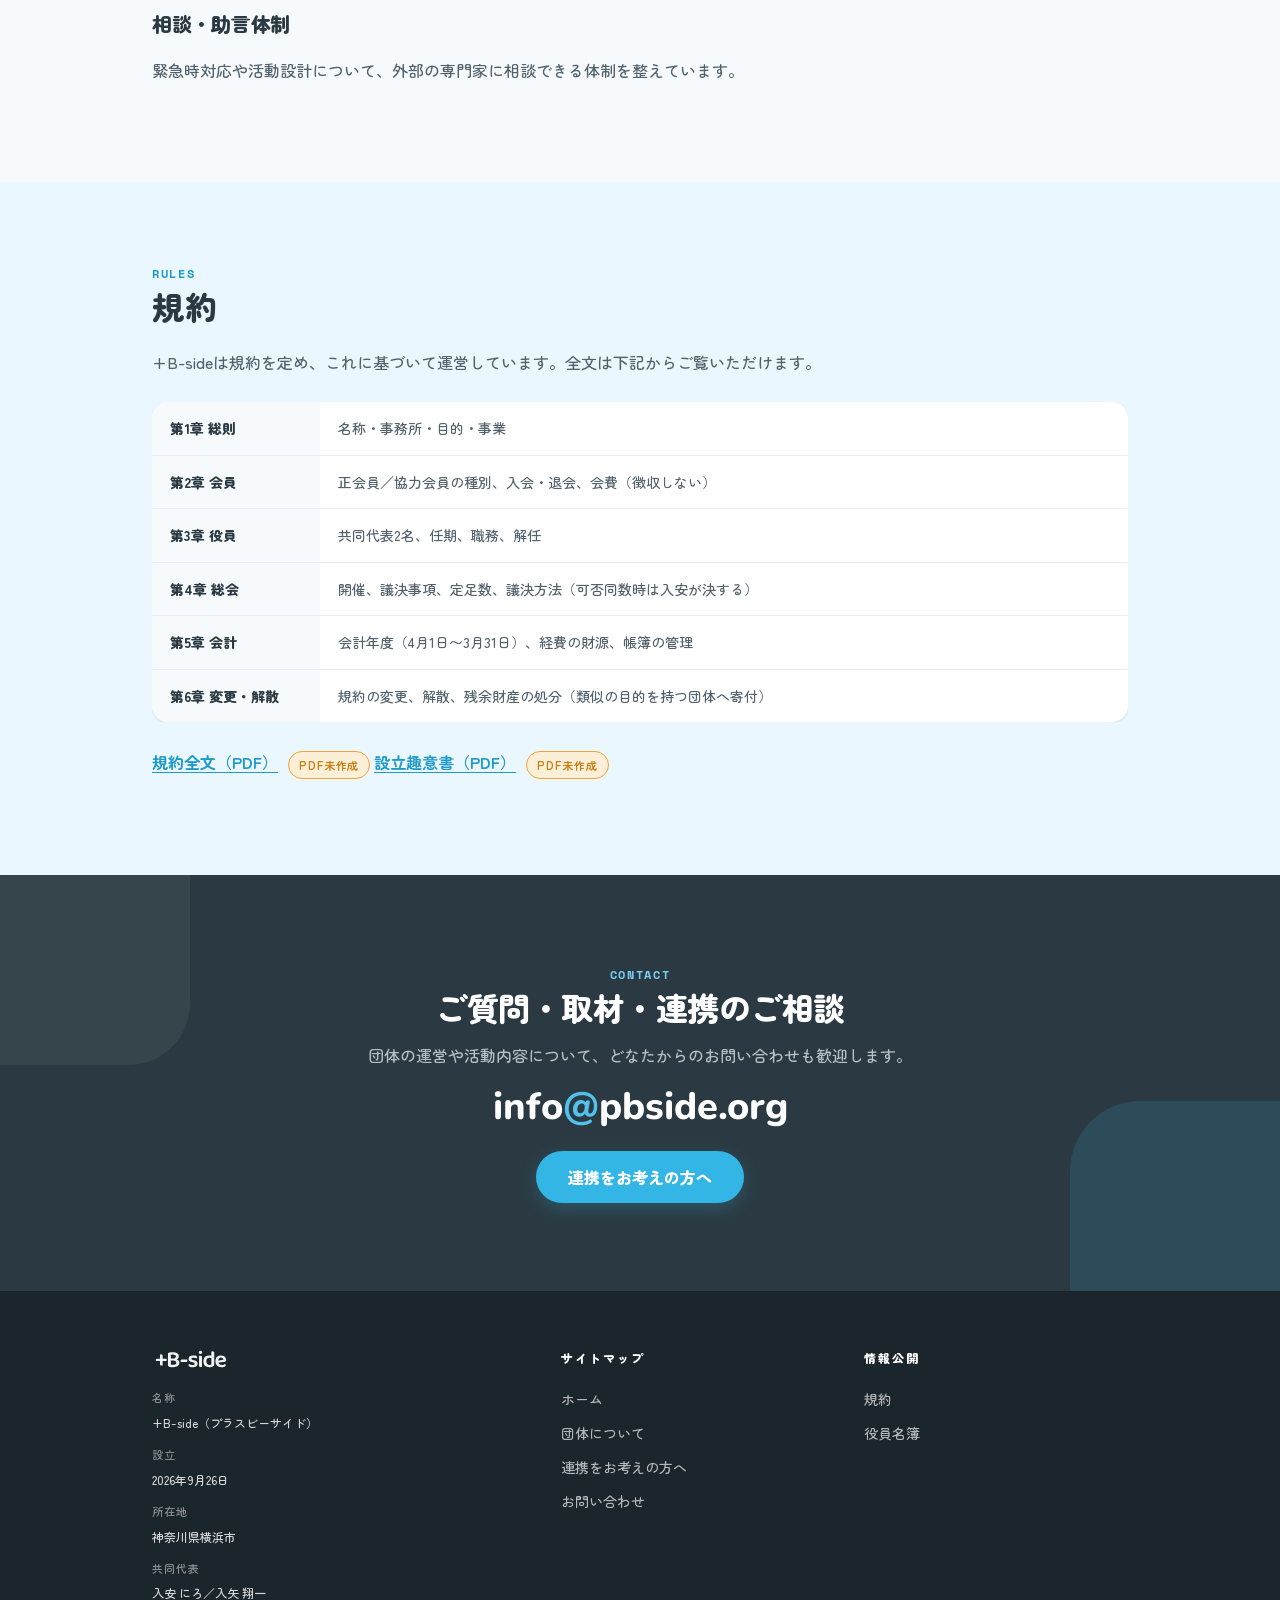
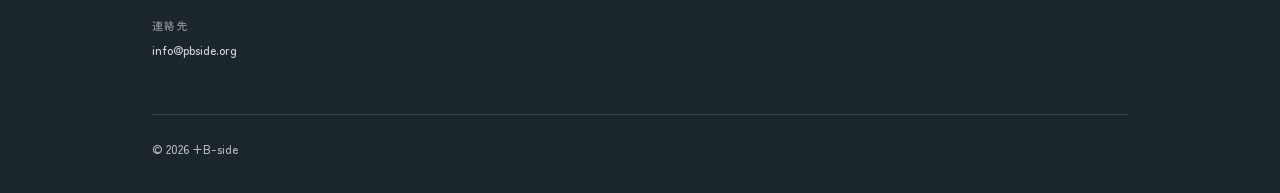
==== commit 68201396: "HPをチラシv0.5準拠に修正（トップ全面差し替え・団体概要の整理・不要節の削除） Co-Authored-By: Claude Opus 5.5 <noreply@anthropic.com> Cl" ====
--- a/about.html
+++ b/about.html
@@ -4,7 +4,7 @@
 <meta charset="UTF-8">
 <meta name="viewport" content="width=device-width, initial-scale=1.0">
 <title>団体について｜+B-side</title>
-<meta name="description" content="+B-side（ビサイド）の理念・運営体制・規約・会計方針・個人情報の取り扱い。任意団体として2026年に設立、2026年10月にパイロットを開始します。">
+<meta name="description" content="+B-side（プラスビーサイド）の目的・団体概要・運営体制・規約。">
 <link rel="icon" href="assets/logo/plus-B_icon_tile.svg">
 <link rel="preconnect" href="https://fonts.googleapis.com">
 <link href="https://fonts.googleapis.com/css2?family=Nunito:wght@400;700;800;900&family=Space+Mono:wght@400;700&family=Zen+Maru+Gothic:wght@400;500;700;900&display=swap" rel="stylesheet">
@@ -51,29 +51,22 @@
   <div class="container">
     <div class="crumbs"><a href="index.html">ホーム</a> ／ 団体について</div>
     <h1>団体について</h1>
-    <p>+B-side（ビサイド）は、子どもの話をただ聴く活動を行う任意団体です。子どもをお預かりする以上、私たちが何者で、どう運営し、情報をどう扱うかを開示する責任があると考えています。</p>
+    <p>+B-side（プラスビーサイド）は、子どもの話をただ聴く活動を行う任意団体です。</p>
   </div>
 </div>
 
 <section class="block" id="mvv">
   <div class="container">
-    <span class="kicker">Mission / Vision / Value</span>
+    <span class="kicker">Vision / Value</span>
     <h2 class="sec">私たちの目的</h2>
     <div class="mvv">
       <div class="row">
-        <span class="k">MISSION</span>
-        <span class="v">聴かれる体験を、すべての子どもへ。
-          <small>解決したい社会課題。ただ聴かれた経験が足りないまま育つ子どもをなくすこと。</small></span>
-      </div>
-      <div class="row">
         <span class="k">VISION</span>
-        <span class="v">すべての子どもが「自分はここにいていい」と感じられる社会
-          <small>実現したい社会の姿。</small></span>
+        <span class="v">すべての子どもが「自分はここにいていい」と感じられる社会</span>
       </div>
       <div class="row">
         <span class="k">VALUE</span>
-        <span class="v">ただ聴く／斜めの関係／種を渡す
-          <small>活動を支える価値観。理解でも解決でもなく受け止めること、家族でも先生でもない関係であること、すぐの変化を求めないこと。</small></span>
+        <span class="v">ただ聴く／斜めの関係／種を渡す</span>
       </div>
     </div>
   </div>
@@ -101,16 +94,13 @@
     <div class="tablewrap">
       <table class="data">
         <tbody>
-          <tr><th>名称</th><td>+B-side（ビサイド）<br><span style="font-size:var(--text-xs)">「+」は記号として添えるもので、発音しません。ドメイン・メールアドレスでは pbside と表記します</span></td></tr>
-          <tr><th>組織形態</th><td>任意団体<br><span style="font-size:var(--text-xs)">活動実績の蓄積後、一般社団法人への移行を検討しています</span></td></tr>
-          <tr><th>設立年月日</th><td>2026年8月予定 <span class="tbd">設立総会 未実施・日程調整中</span></td></tr>
+          <tr><th>名称</th><td>+B-side（プラスビーサイド）</td></tr>
+          <tr><th>組織形態</th><td>任意団体</td></tr>
+          <tr><th>設立年月日</th><td>2026年9月26日</td></tr>
           <tr><th>所在地</th><td>神奈川県横浜市<br><span style="font-size:var(--text-xs)">防犯上の理由から、区・番地・部屋番号は非公開としています。郵便物の送付先が必要な場合はご連絡ください</span></td></tr>
           <tr><th>共同代表</th><td>入安 にろ／入矢 翔一</td></tr>
           <tr><th>連絡先</th><td>info@pbside.org</td></tr>
-          <tr><th>ウェブサイト</th><td>https://pbside.org</td></tr>
-          <tr><th>活動地域</th><td>関東中心（オンラインのため全国対応可）</td></tr>
-          <tr><th>事業年度</th><td>4月1日〜翌年3月31日</td></tr>
-          <tr><th>現在のフェーズ</th><td><strong>立ち上げ準備中。</strong>2026年10月に若干名を対象としたパイロットを開始し、2027年4月からの本格運用を目指しています</td></tr>
+          <tr><th>活動地域</th><td>関東エリア</td></tr>
         </tbody>
       </table>
     </div>
@@ -121,17 +111,16 @@
   <div class="container">
     <span class="kicker">Members</span>
     <h2 class="sec">運営体制</h2>
-    <p class="body">意思決定は共同代表2名の合議によります。可否同数の場合は入安が決します（規約第18条第2項）。</p>
-    <div class="values" style="max-width:760px">
+    <div class="values" style="max-width:860px">
       <div class="value">
         <span class="num">共同代表</span>
         <h3>入安 にろ</h3>
-        <p>認定NPO法人チャンスフォーチルドレン出身。こども家庭庁 出向中（現職）。</p>
+        <p>学生時代に東日本大震災を経験したことをきっかけに、被災地のこども支援NPOでボランティアとして活動。就職後はIT業界で働いたのち、ボランティアとして活動していたNPOに転職・復帰。困窮世帯の中高生へのオンライン面談事業や、自治体からの委託事業を担当。現在はこども家庭庁に出向中。修士（教育学）</p>
       </div>
       <div class="value">
         <span class="num">共同代表</span>
         <h3>入矢 翔一</h3>
-        <p>認定NPO法人チャンスフォーチルドレン出身。</p>
+        <p>エンジニアとして評価・開発に従事後、子ども支援NPOにて困窮世帯の中高生へのオンライン面談事業を担当。現在はAI評価業務等を手がける。自身も思春期に集団生活へ適応できず、悩みを誰にも言えず一人抱え込みで孤立した原体験から、子どもにも1対1の斜めの関係の必要性を確信し、団体を立ち上げる。</p>
       </div>
     </div>
 
@@ -142,7 +131,7 @@
       <li>会費は徴収していません。運営費は共同代表の負担金で賄っています</li>
     </ul>
 
-    <h3 class="sub">サポーター（面談を担当する人）</h3>
+    <h3 class="sub">メンター（面談を担当する人）</h3>
     <ul class="dotlist">
       <li>今年度（2026年度）の募集は行いません。募集開始は来年度（2027年度）を予定しています</li>
       <li>選考は書類・面接・養成研修の修了をもって登録とします</li>
@@ -151,23 +140,6 @@
 
     <h3 class="sub">相談・助言体制</h3>
     <p class="body">緊急時対応や活動設計について、外部の専門家に相談できる体制を整えています。</p>
-  </div>
-</section>
-
-<section class="block" id="history">
-  <div class="container">
-    <span class="kicker">History</span>
-    <h2 class="sec">これまでとこれから</h2>
-    <ul class="timeline">
-      <li><span class="when">2026.05</span><span class="what">共同代表2名で構想を開始。理念・活動設計の検討に着手</span></li>
-      <li><span class="when">2026.06</span><span class="what">連携先候補となる支援団体・フリースクールへのヒアリングを開始</span></li>
-      <li><span class="when">2026.07</span><span class="what">団体名を「+B-side」に決定。ロゴ・ドメイン（pbside.org）を取得</span></li>
-      <li class="future"><span class="when">2026.08</span><span class="what">設立総会を開催し、任意団体として発足 <span class="tbd">日程調整中</span></span></li>
-      <li class="future"><span class="when">2027</span><span class="what">サポーター募集・養成研修を実施 <span class="tbd">時期未確定</span></span></li>
-      <li class="future"><span class="when">2026.10</span><span class="what">パイロット開始（若干名を対象に面談を実施）</span></li>
-      <li class="future"><span class="when">2027.03</span><span class="what">初年度の活動報告・会計報告を公開</span></li>
-      <li class="future"><span class="when">2027.04</span><span class="what">本格運用を開始</span></li>
-    </ul>
   </div>
 </section>
 
@@ -195,63 +167,6 @@
   </div>
 </section>
 
-<section class="block" id="accounting">
-  <div class="container">
-    <span class="kicker">Accounting</span>
-    <h2 class="sec">会計・活動報告</h2>
-    <p class="body">2026年度（設立日〜2027年3月31日）の予算は以下のとおりです。初年度は助成金・寄付を受け入れず、共同代表の負担金のみで運営します。</p>
-    <div class="tablewrap">
-      <table class="data">
-        <thead><tr><th>科目</th><th>予算額</th><th>内容</th></tr></thead>
-        <tbody>
-          <tr><th>負担金収入</th><td>80,000円</td><td>共同代表2名の拠出（各40,000円）</td></tr>
-          <tr><th>寄付金収入</th><td>0円</td><td>初年度は受け入れません</td></tr>
-          <tr><th>助成金収入</th><td>0円</td><td>2年目以降に申請予定</td></tr>
-          <tr><th>支出</th><td>80,000円</td><td>ドメイン・グループウェア・会計ソフト・広報費・会議費・予備費</td></tr>
-        </tbody>
-      </table>
-    </div>
-    <div class="callout">
-      <strong>活動報告・決算報告は、毎年度終了後にこのページで公開します。</strong>最初の公開は2027年3月末（2026年度分）を予定しています。
-    </div>
-    <ul class="dotlist">
-      <li>会計は共同代表 入安が担当し、入矢が帳簿を確認します</li>
-      <li>寄付の受け入れを開始する際は、受付方法と使途をこのページで公開します</li>
-    </ul>
-  </div>
-</section>
-
-<section class="block sunken" id="privacy">
-  <div class="container">
-    <span class="kicker">Privacy</span>
-    <h2 class="sec">個人情報の取り扱い</h2>
-    <p class="body">未成年者の情報を継続的にお預かりする活動であることを踏まえ、以下の方針で取り扱います。</p>
-    <div class="panel">
-      <h3>取得する情報</h3>
-      <p>ご本人の氏名・年齢・学年・居住地域（市区町村まで）・現在の状況、保護者の氏名・連絡先、面談の記録。<mark class="q">診断名・通院歴は、ご本人・保護者が任意でお伝えいただいた範囲のみ記録します。</mark> <span class="tbd">要確認</span></p>
-    </div>
-    <div class="panel">
-      <h3>利用目的</h3>
-      <p>面談の実施、サポーターのマッチング、活動の振り返り、緊急時の連絡。これ以外の目的には使用しません。</p>
-    </div>
-    <div class="panel">
-      <h3>管理方法 <span class="tbd">ツール未選定</span></h3>
-      <p><mark class="q">アクセス権限を限定したクラウド環境で管理し、閲覧できるのは共同代表2名および担当サポーター（担当分のみ）に限ります。端末へのダウンロード・紙での持ち出しは禁止しています。</mark></p>
-    </div>
-    <div class="panel">
-      <h3>第三者提供</h3>
-      <p>ご本人・保護者の同意なく第三者へ提供することはありません。ただし、生命・身体の安全に関わる緊急時、および法令に基づく場合はこの限りではありません。この例外は開始時に必ずご説明します。</p>
-    </div>
-    <div class="panel">
-      <h3>保存期間・削除 <span class="tbd">要確認</span></h3>
-      <p><mark class="q">利用終了から3年間保存し、その後削除します。それ以前の削除をご希望の場合は、info@pbside.org までご連絡ください。</mark></p>
-    </div>
-    <div class="callout warn">
-      <strong>この節は、学校・行政が最初に確認する箇所です。</strong>実際の運用ツール（記録をどこに置くか）が決まっていないと書ききれません。E4（情報管理ツール選定）が終わるまで、公開版はこの節を「準備中」とせず、決めてから公開する方が安全です。
-    </div>
-  </div>
-</section>
-
 <section class="cta">
   <div class="tile t1"></div><div class="tile t2"></div>
   <div class="container">
@@ -269,8 +184,8 @@
       <div>
         <img src="assets/logo/plus-B-side_lockup_white.svg" alt="+B-side">
         <dl class="org">
-          <dt>名称</dt><dd>+B-side（ビサイド）</dd>
-          <dt>設立</dt><dd>2026年8月予定 <span class="tbd">設立総会 未実施・日程調整中</span></dd>
+          <dt>名称</dt><dd>+B-side（プラスビーサイド）</dd>
+          <dt>設立</dt><dd>2026年9月26日</dd>
           <dt>所在地</dt><dd>神奈川県横浜市</dd>
           <dt>共同代表</dt><dd>入安 にろ／入矢 翔一</dd>
           <dt>連絡先</dt><dd>info@pbside.org</dd>
@@ -282,7 +197,6 @@
           <li><a href="index.html">ホーム</a></li>
           <li><a href="about.html">団体について</a></li>
           <li><a href="partner.html">連携をお考えの方へ</a></li>
-          <li><a href="index.html#faq">よくあるご質問</a></li>
           <li><a href="index.html#contact">お問い合わせ</a></li>
         </ul>
       </div>
@@ -291,14 +205,11 @@
         <ul>
           <li><a href="about.html#rules">規約</a></li>
           <li><a href="about.html#officers">役員名簿</a></li>
-          <li><a href="about.html#accounting">会計・活動報告</a></li>
-          <li><a href="about.html#privacy">個人情報の取り扱い</a></li>
         </ul>
       </div>
     </div>
     <div class="bottom">
       <span>&copy; 2026 +B-side</span>
-      <span>任意団体として立ち上げ準備中。2026年10月、最初のお子さんをお迎えします。</span>
     </div>
   </div>
 </footer>
--- a/assets/css/site.css
+++ b/assets/css/site.css
@@ -33,6 +33,13 @@
   border-radius: var(--radius-pill); padding: 3px 12px;
   font-family: var(--font-mono); font-size: var(--text-2xs); letter-spacing: 0.1em;
 }
+
+/* ── 検討用モックアップバナー（非公開URL・noindexページ用） ── */
+.draftbar.conceptbar {
+  background: var(--ink-800); border-bottom-color: var(--ink-800); color: rgba(255,255,255,0.88);
+}
+.draftbar.conceptbar .tag { background: var(--sky-500); }
+.draftbar.conceptbar a.link { color: var(--sky-300); }
 
 /* ── 未確定マーカー ───────────────────────────────── */
 .tbd {
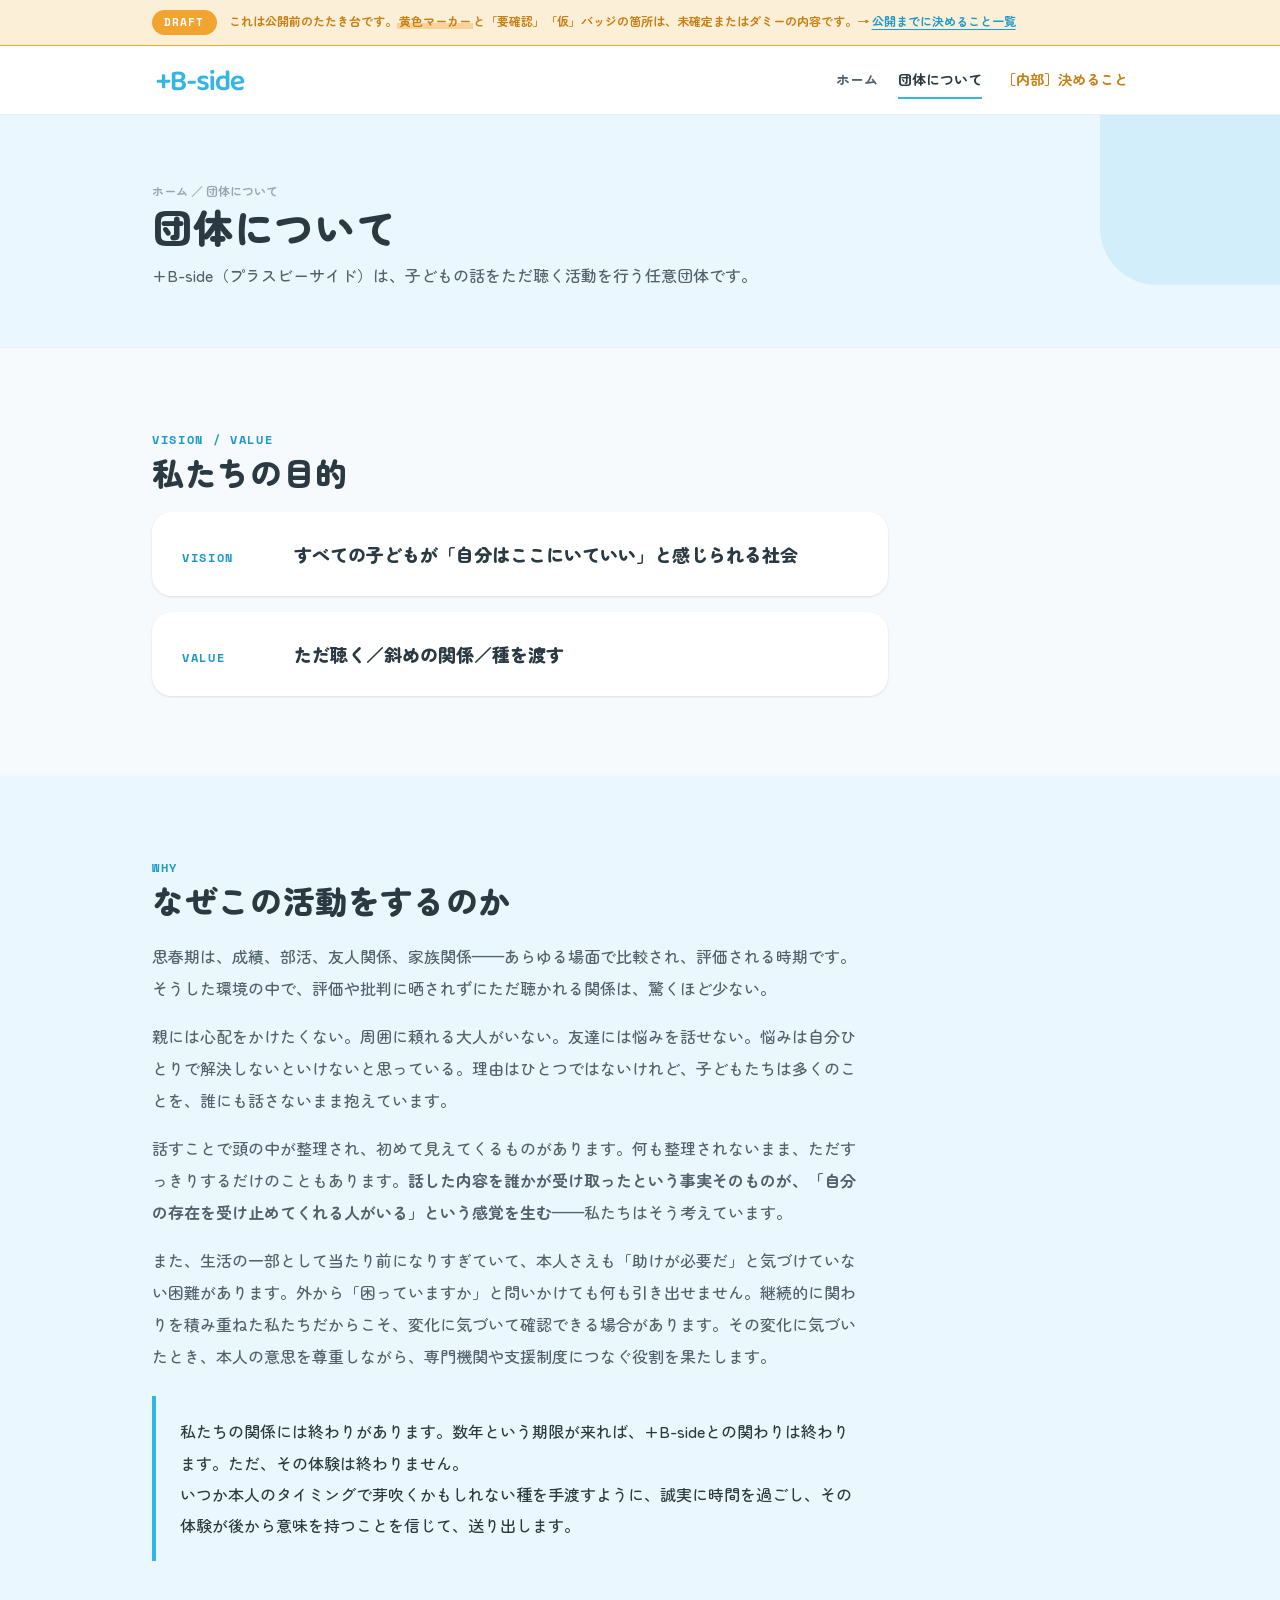
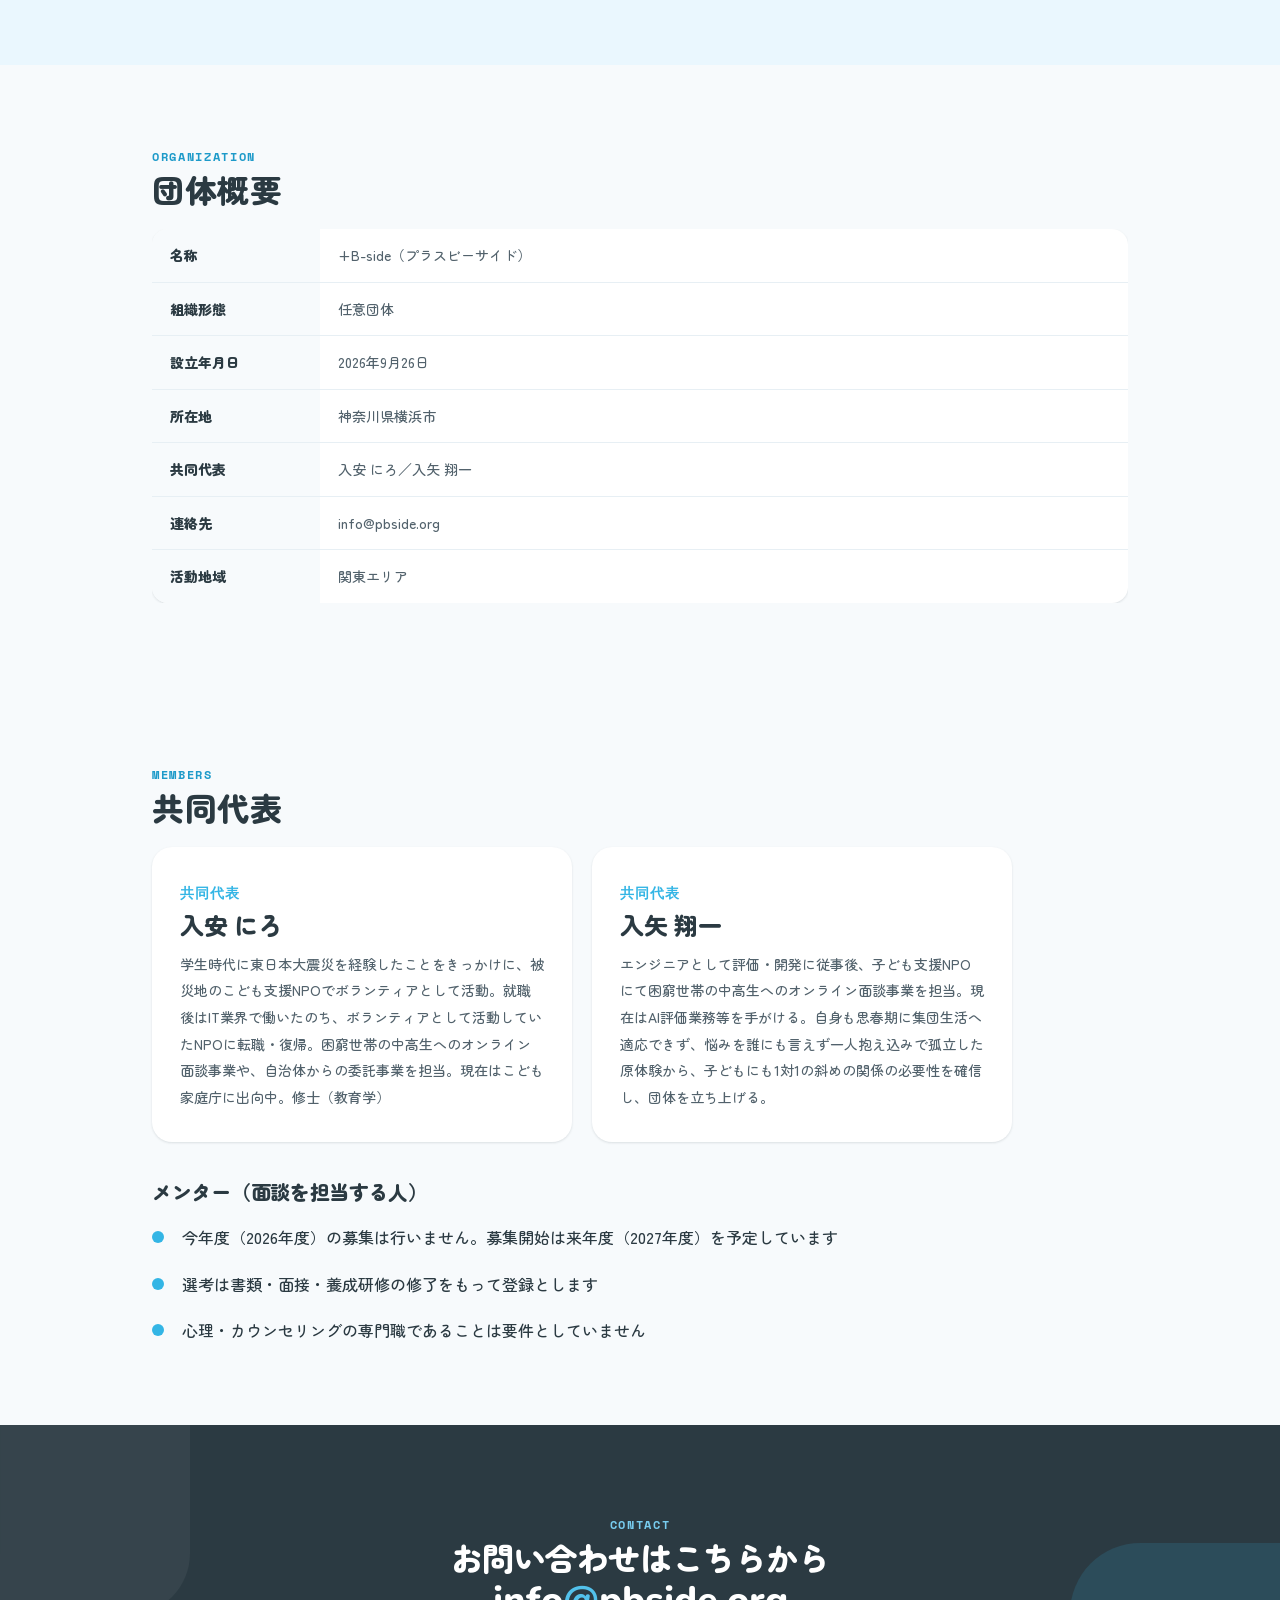
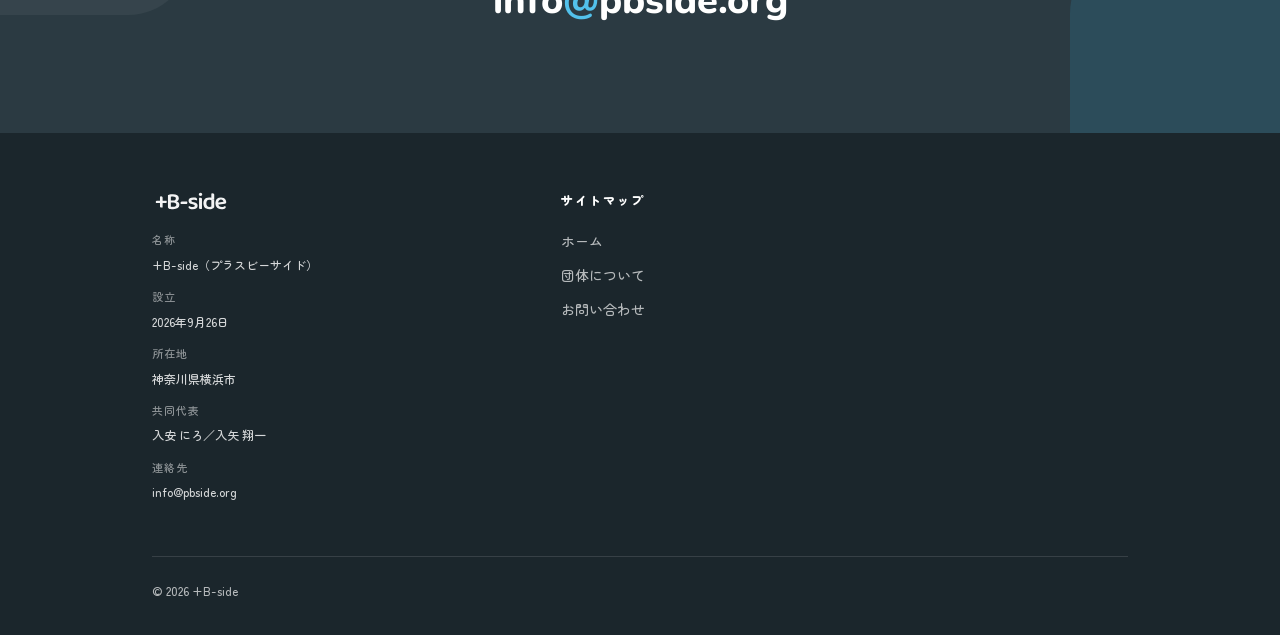
==== commit 3b15fce3: "HP: 連携ページ・相談ボタン・規約/会員構成/情報公開を削除、全ページの旧表記をチラシ準拠に統一 Co-Authored-By: Claude Opus 5.5 <noreply@anthropic" ====
--- a/about.html
+++ b/about.html
@@ -4,7 +4,7 @@
 <meta charset="UTF-8">
 <meta name="viewport" content="width=device-width, initial-scale=1.0">
 <title>団体について｜+B-side</title>
-<meta name="description" content="+B-side（プラスビーサイド）の目的・団体概要・運営体制・規約。">
+<meta name="description" content="+B-side（プラスビーサイド）の目的・団体概要・共同代表。">
 <link rel="icon" href="assets/logo/plus-B_icon_tile.svg">
 <link rel="preconnect" href="https://fonts.googleapis.com">
 <link href="https://fonts.googleapis.com/css2?family=Nunito:wght@400;700;800;900&family=Space+Mono:wght@400;700&family=Zen+Maru+Gothic:wght@400;500;700;900&display=swap" rel="stylesheet">
@@ -39,9 +39,7 @@
     <nav class="site-nav">
       <a href="index.html">ホーム</a>
       <a href="about.html" class="current">団体について</a>
-      <a href="partner.html">連携をお考えの方へ</a>
       <a href="checklist.html" class="internal">［内部］決めること</a>
-      <a class="btn" href="index.html#contact">相談してみる</a>
     </nav>
   </div>
 </header>
@@ -97,7 +95,7 @@
           <tr><th>名称</th><td>+B-side（プラスビーサイド）</td></tr>
           <tr><th>組織形態</th><td>任意団体</td></tr>
           <tr><th>設立年月日</th><td>2026年9月26日</td></tr>
-          <tr><th>所在地</th><td>神奈川県横浜市<br><span style="font-size:var(--text-xs)">防犯上の理由から、区・番地・部屋番号は非公開としています。郵便物の送付先が必要な場合はご連絡ください</span></td></tr>
+          <tr><th>所在地</th><td>神奈川県横浜市</td></tr>
           <tr><th>共同代表</th><td>入安 にろ／入矢 翔一</td></tr>
           <tr><th>連絡先</th><td>info@pbside.org</td></tr>
           <tr><th>活動地域</th><td>関東エリア</td></tr>
@@ -110,7 +108,7 @@
 <section class="block sunken" id="officers">
   <div class="container">
     <span class="kicker">Members</span>
-    <h2 class="sec">運営体制</h2>
+    <h2 class="sec">共同代表</h2>
     <div class="values" style="max-width:860px">
       <div class="value">
         <span class="num">共同代表</span>
@@ -124,46 +122,12 @@
       </div>
     </div>
 
-    <h3 class="sub">会員構成</h3>
-    <ul class="dotlist">
-      <li><strong>正会員</strong>：総会での議決権を持つ会員。現在2名（共同代表）</li>
-      <li><strong>協力会員</strong>：活動に協力する会員。議決権はありません。現在<mark class="q">0名</mark> <span class="tbd">要確認</span></li>
-      <li>会費は徴収していません。運営費は共同代表の負担金で賄っています</li>
-    </ul>
-
     <h3 class="sub">メンター（面談を担当する人）</h3>
     <ul class="dotlist">
       <li>今年度（2026年度）の募集は行いません。募集開始は来年度（2027年度）を予定しています</li>
       <li>選考は書類・面接・養成研修の修了をもって登録とします</li>
       <li>心理・カウンセリングの専門職であることは要件としていません</li>
     </ul>
-
-    <h3 class="sub">相談・助言体制</h3>
-    <p class="body">緊急時対応や活動設計について、外部の専門家に相談できる体制を整えています。</p>
-  </div>
-</section>
-
-<section class="block tint" id="rules">
-  <div class="container">
-    <span class="kicker">Rules</span>
-    <h2 class="sec">規約</h2>
-    <p class="body">+B-sideは規約を定め、これに基づいて運営しています。全文は下記からご覧いただけます。</p>
-    <div class="tablewrap">
-      <table class="data">
-        <tbody>
-          <tr><th>第1章 総則</th><td>名称・事務所・目的・事業</td></tr>
-          <tr><th>第2章 会員</th><td>正会員／協力会員の種別、入会・退会、会費（徴収しない）</td></tr>
-          <tr><th>第3章 役員</th><td>共同代表2名、任期、職務、解任</td></tr>
-          <tr><th>第4章 総会</th><td>開催、議決事項、定足数、議決方法（可否同数時は入安が決する）</td></tr>
-          <tr><th>第5章 会計</th><td>会計年度（4月1日〜3月31日）、経費の財源、帳簿の管理</td></tr>
-          <tr><th>第6章 変更・解散</th><td>規約の変更、解散、残余財産の処分（類似の目的を持つ団体へ寄付）</td></tr>
-        </tbody>
-      </table>
-    </div>
-    <p class="body" style="margin-top:var(--space-6)">
-      <a class="link" href="#">規約全文（PDF）</a> <span class="tbd">PDF未作成</span>
-      <a class="link" href="#">設立趣意書（PDF）</a> <span class="tbd">PDF未作成</span>
-    </p>
   </div>
 </section>
 
@@ -171,10 +135,8 @@
   <div class="tile t1"></div><div class="tile t2"></div>
   <div class="container">
     <span class="kicker" style="color:var(--sky-300)">Contact</span>
-    <h2>ご質問・取材・連携のご相談</h2>
-    <p>団体の運営や活動内容について、どなたからのお問い合わせも歓迎します。</p>
+    <h2>お問い合わせはこちらから</h2>
     <a class="mail" href="mailto:info@pbside.org">info<span class="at">@</span>pbside.org</a>
-    <a class="btn big" href="partner.html">連携をお考えの方へ</a>
   </div>
 </section>
 
@@ -196,15 +158,7 @@
         <ul>
           <li><a href="index.html">ホーム</a></li>
           <li><a href="about.html">団体について</a></li>
-          <li><a href="partner.html">連携をお考えの方へ</a></li>
           <li><a href="index.html#contact">お問い合わせ</a></li>
-        </ul>
-      </div>
-      <div>
-        <h4>情報公開</h4>
-        <ul>
-          <li><a href="about.html#rules">規約</a></li>
-          <li><a href="about.html#officers">役員名簿</a></li>
         </ul>
       </div>
     </div>
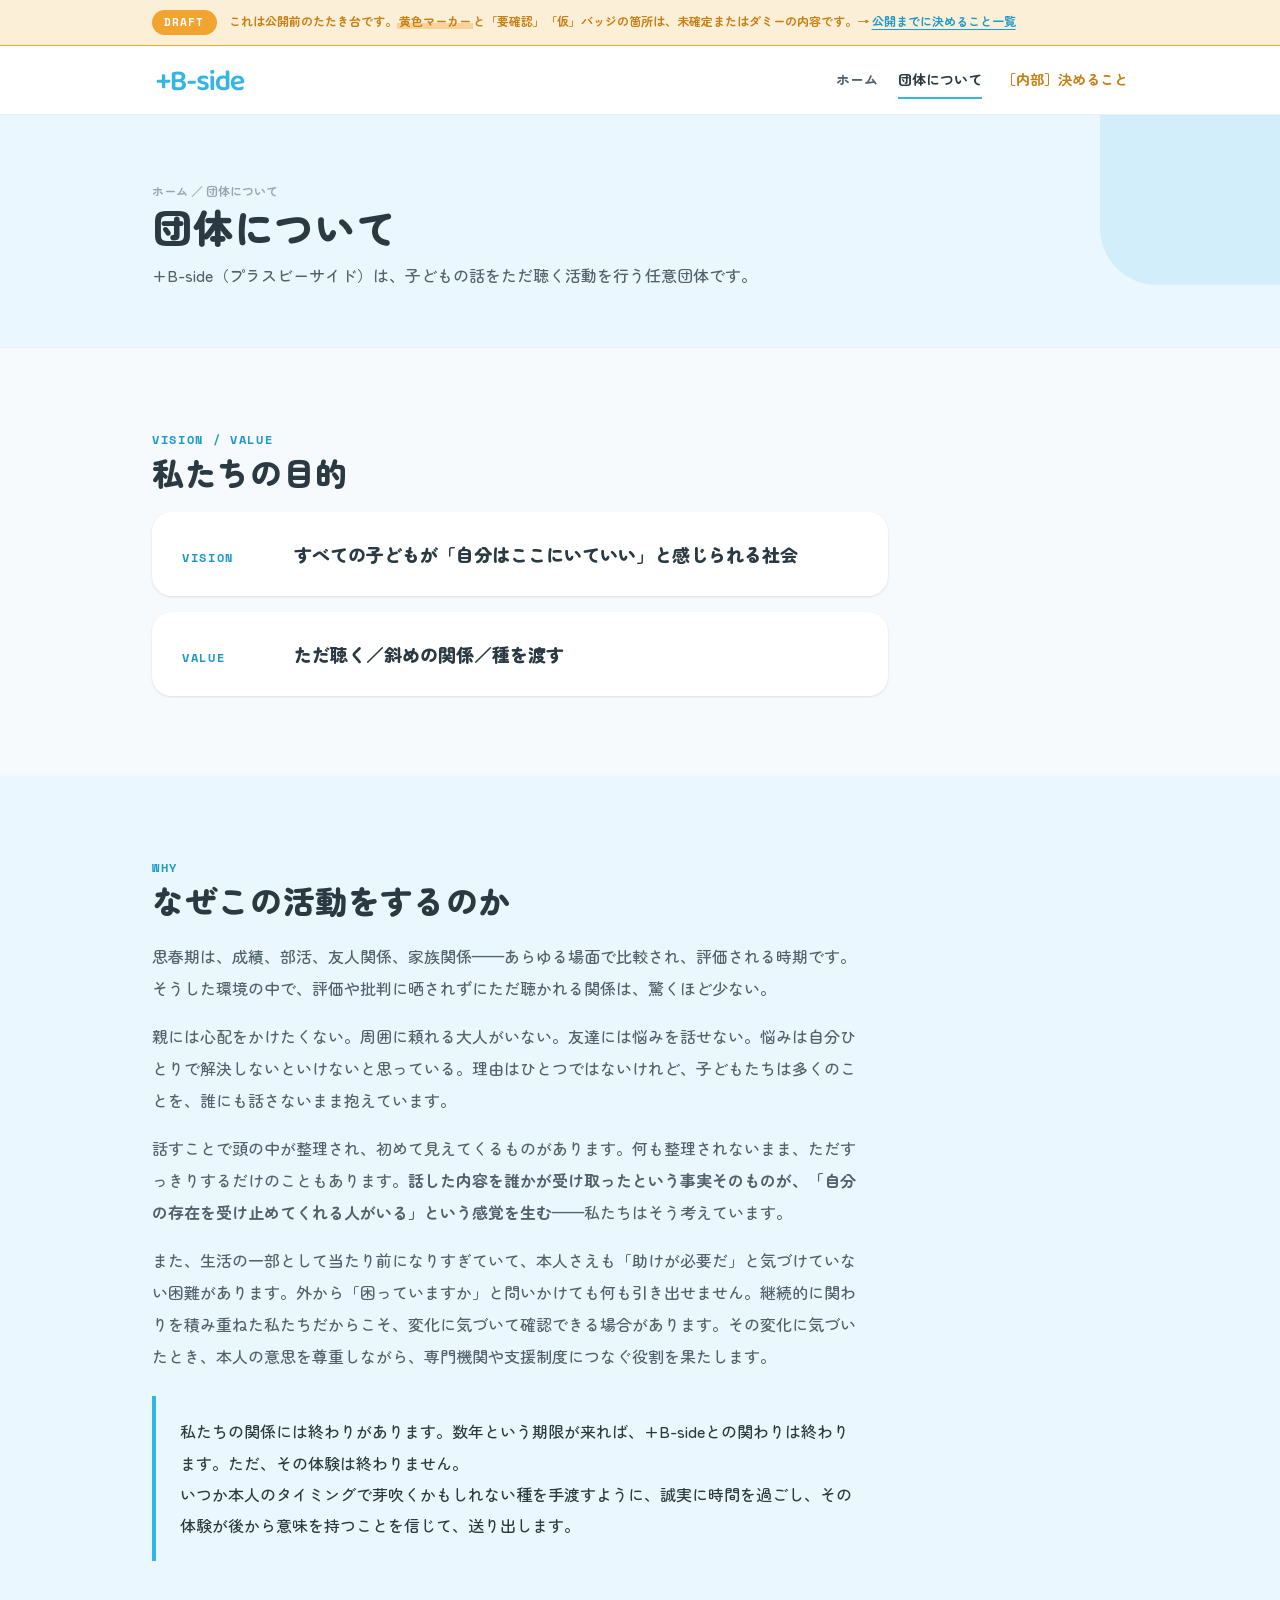
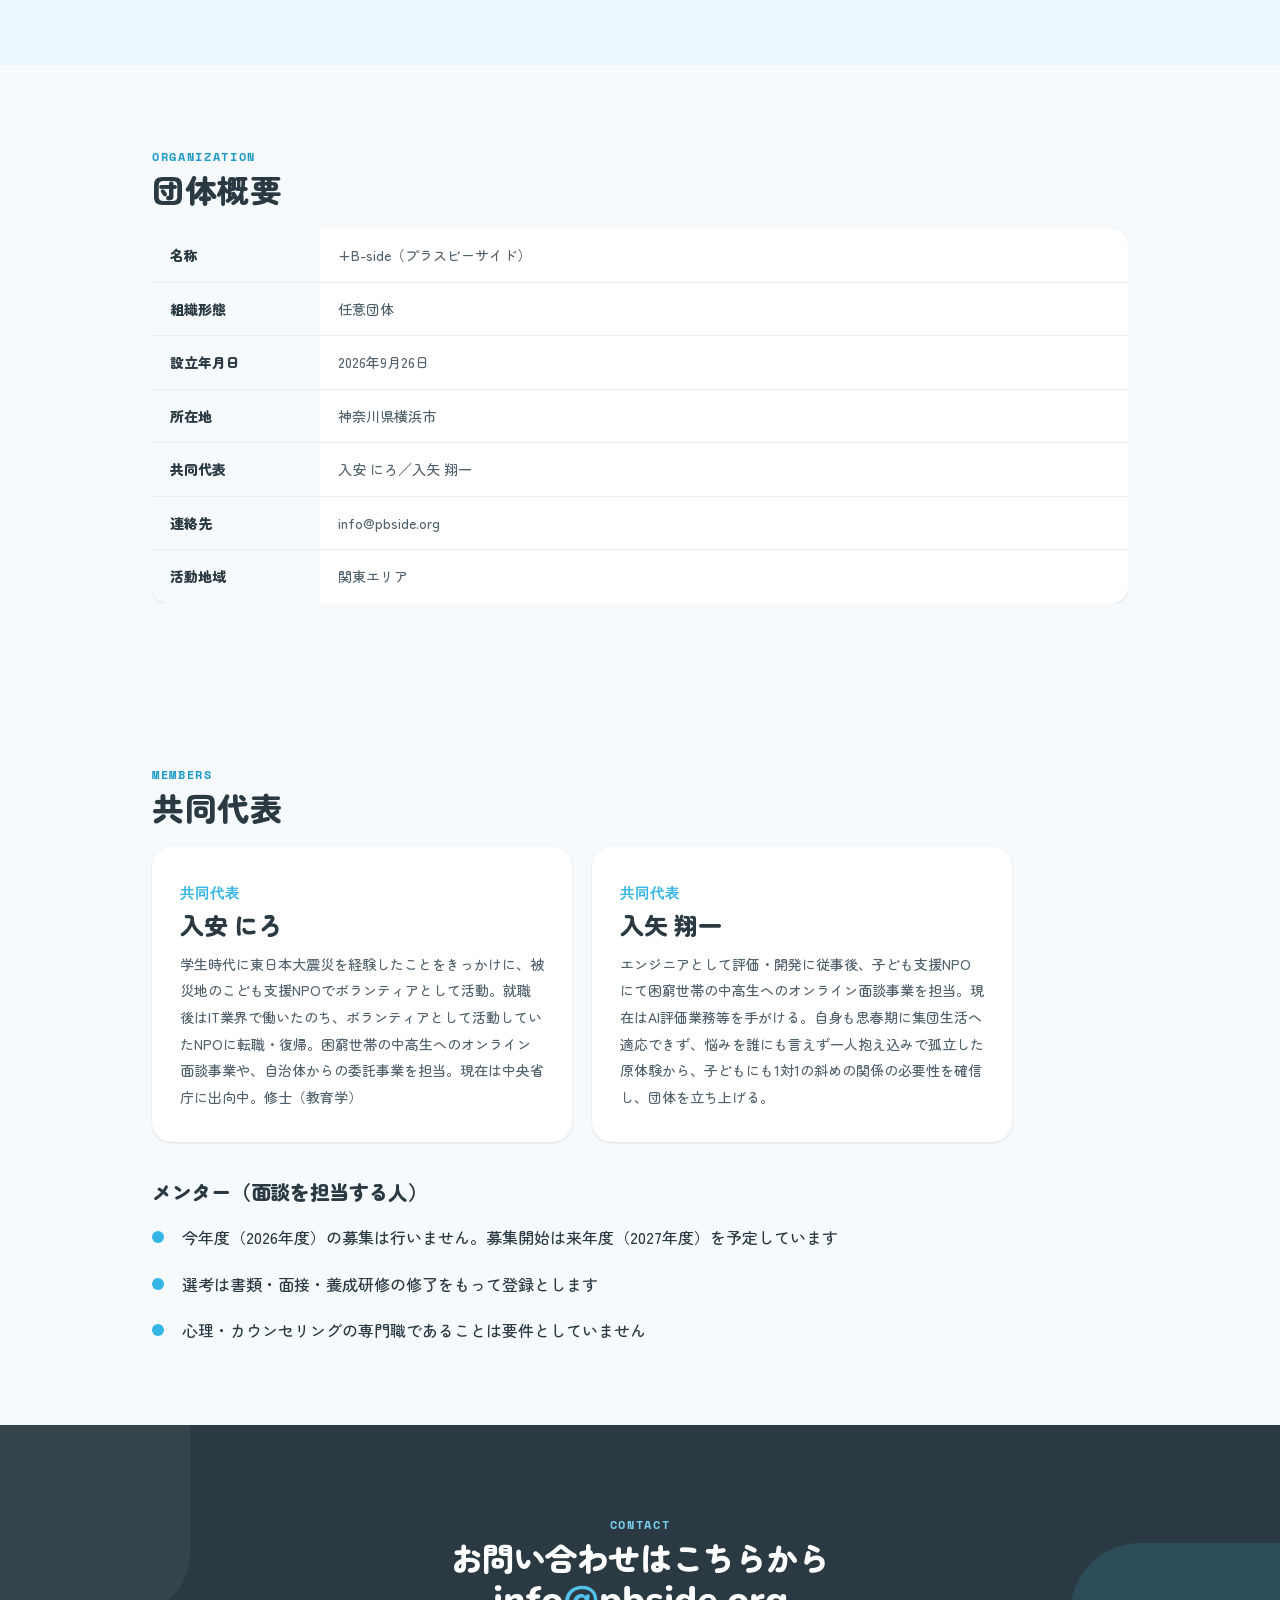
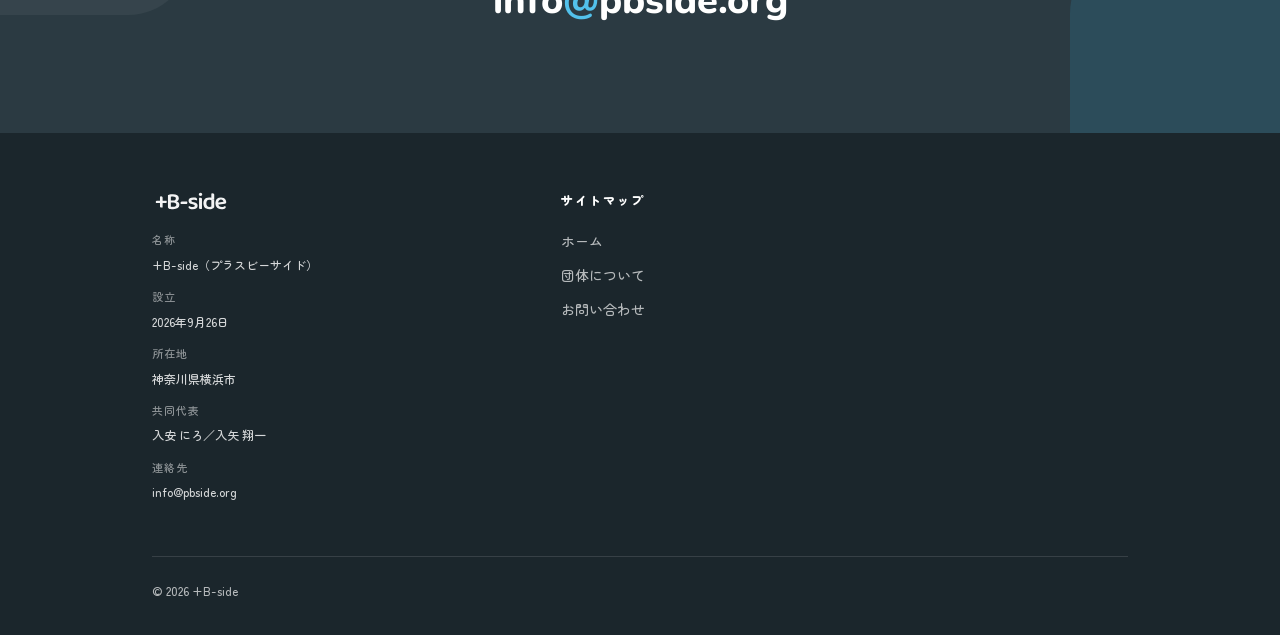
==== commit a32ed382: "ホームの共同代表節を削除、にろさんの出向先を「中央省庁」に変更 Co-Authored-By: Claude Opus 5.5 <noreply@anthropic.com> Claude-Sessi" ====
--- a/about.html
+++ b/about.html
@@ -113,7 +113,7 @@
       <div class="value">
         <span class="num">共同代表</span>
         <h3>入安 にろ</h3>
-        <p>学生時代に東日本大震災を経験したことをきっかけに、被災地のこども支援NPOでボランティアとして活動。就職後はIT業界で働いたのち、ボランティアとして活動していたNPOに転職・復帰。困窮世帯の中高生へのオンライン面談事業や、自治体からの委託事業を担当。現在はこども家庭庁に出向中。修士（教育学）</p>
+        <p>学生時代に東日本大震災を経験したことをきっかけに、被災地のこども支援NPOでボランティアとして活動。就職後はIT業界で働いたのち、ボランティアとして活動していたNPOに転職・復帰。困窮世帯の中高生へのオンライン面談事業や、自治体からの委託事業を担当。現在は中央省庁に出向中。修士（教育学）</p>
       </div>
       <div class="value">
         <span class="num">共同代表</span>
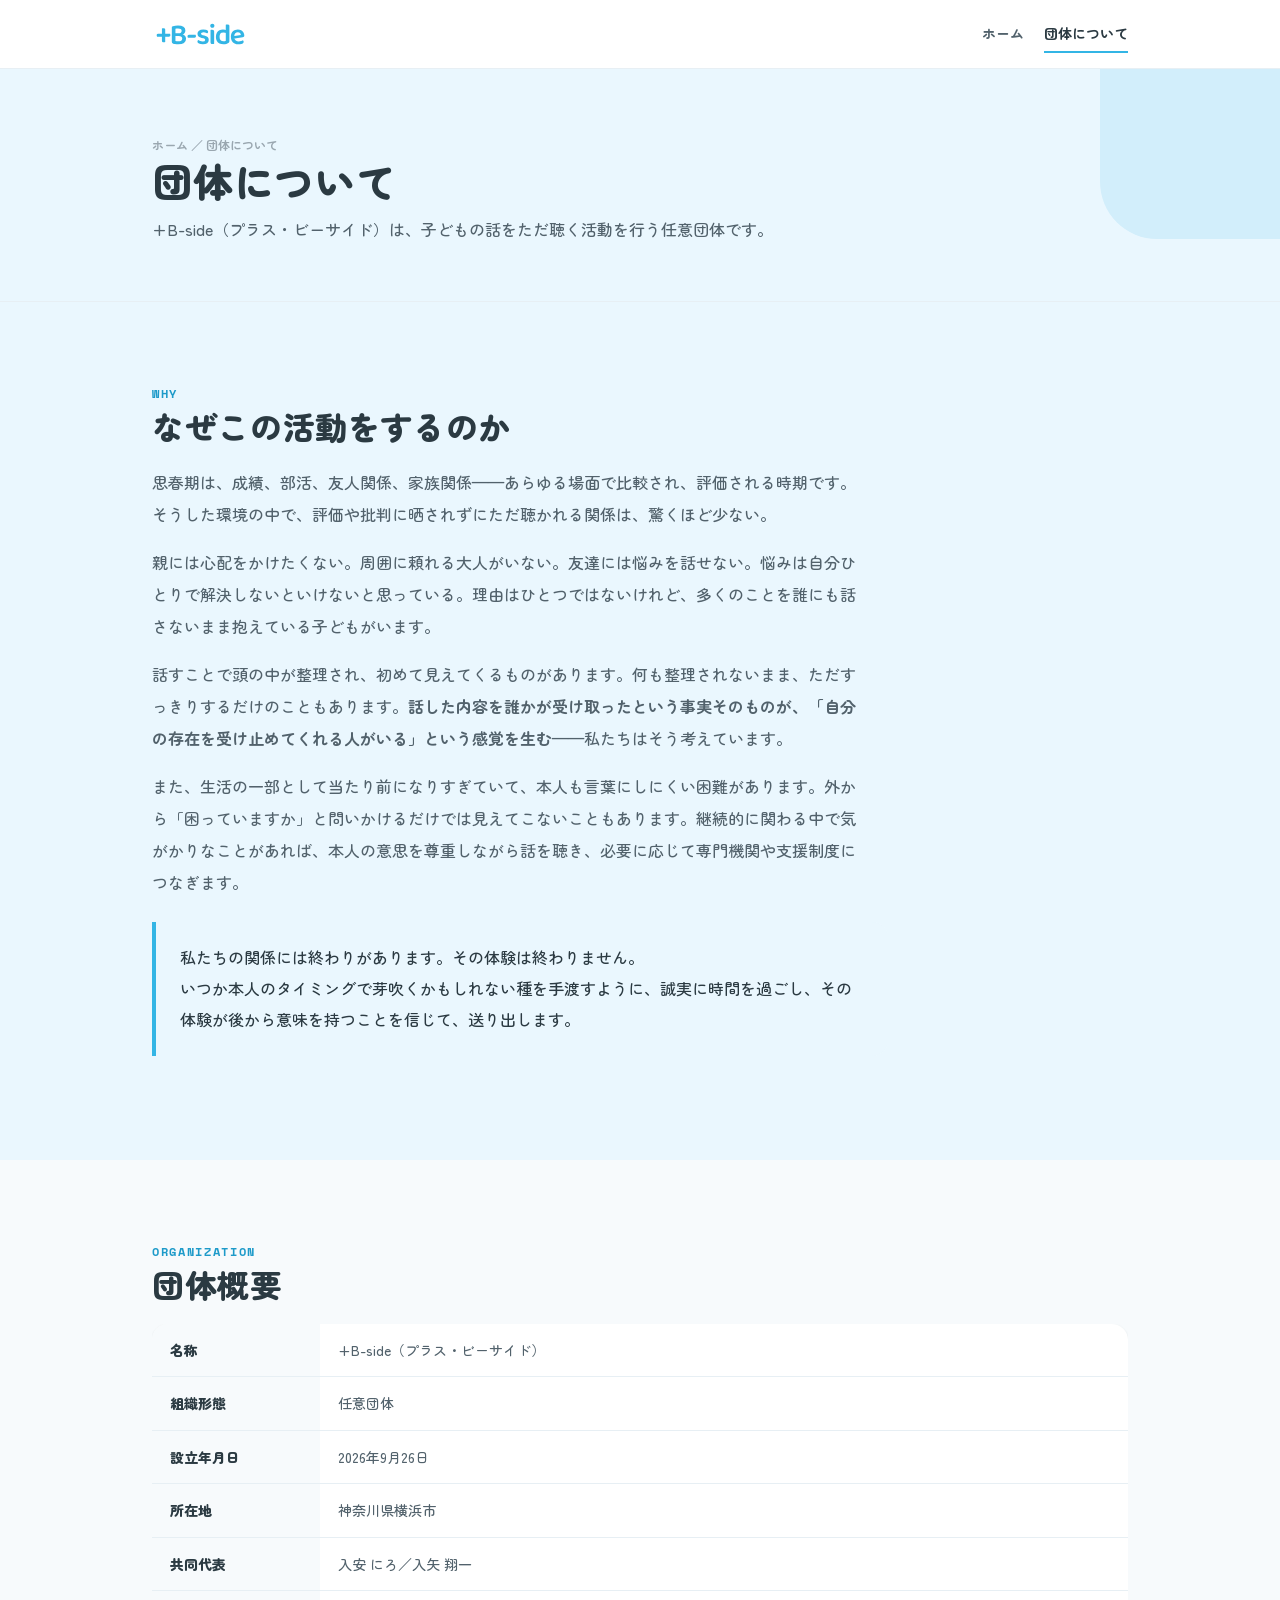
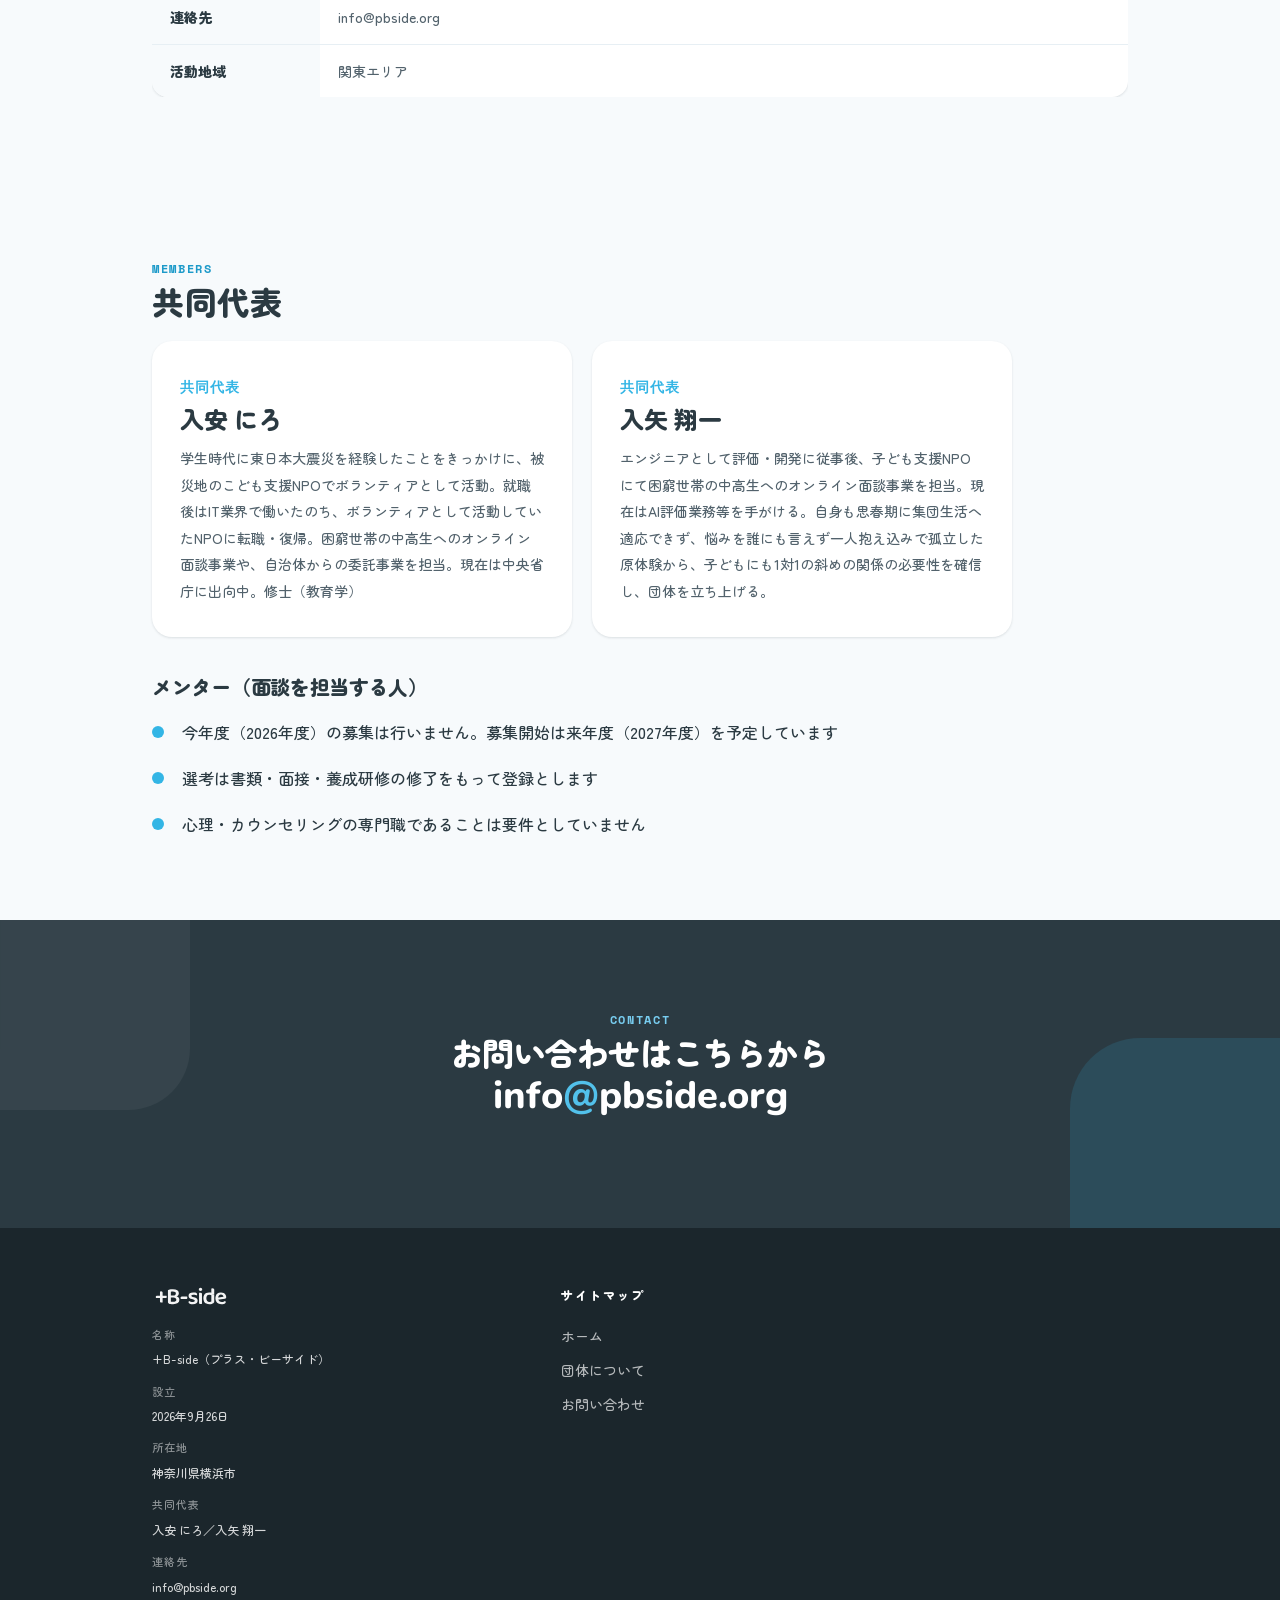
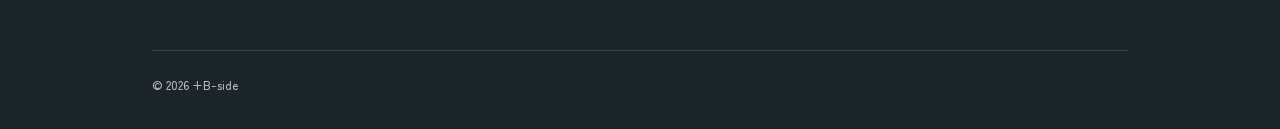
==== commit 6b4705b0: "公開向けに文言とページ構成を更新" ====
--- a/about.html
+++ b/about.html
@@ -4,34 +4,17 @@
 <meta charset="UTF-8">
 <meta name="viewport" content="width=device-width, initial-scale=1.0">
 <title>団体について｜+B-side</title>
-<meta name="description" content="+B-side（プラスビーサイド）の目的・団体概要・共同代表。">
+<meta name="description" content="+B-side（プラス・ビーサイド）の活動の背景・団体概要・共同代表。">
 <link rel="icon" href="assets/logo/plus-B_icon_tile.svg">
 <link rel="preconnect" href="https://fonts.googleapis.com">
 <link href="https://fonts.googleapis.com/css2?family=Nunito:wght@400;700;800;900&family=Space+Mono:wght@400;700&family=Zen+Maru+Gothic:wght@400;500;700;900&display=swap" rel="stylesheet">
 <link rel="stylesheet" href="assets/css/styles.css">
 <link rel="stylesheet" href="assets/css/site.css">
 <style>
-  .mvv { display: grid; gap: var(--space-4); max-width: 46em; }
-  .mvv .row {
-    background: var(--surface); border-radius: var(--radius-card);
-    padding: 26px 30px; box-shadow: var(--shadow-sm);
-    display: grid; grid-template-columns: 88px 1fr; gap: var(--space-6); align-items: baseline;
-  }
-  .mvv .k { font-family: var(--font-mono); font-size: var(--text-xs); font-weight: 700; letter-spacing: 0.14em; color: var(--sky-600); }
-  .mvv .v { font-size: var(--text-md); font-weight: 900; line-height: 1.8; }
-  .mvv .v small { display: block; font-size: var(--text-sm); font-weight: 500; color: var(--text-secondary); margin-top: 8px; line-height: 1.85; }
-  @media (max-width: 560px) { .mvv .row { grid-template-columns: 1fr; gap: var(--space-2); } }
   .money { display: grid; grid-template-columns: repeat(auto-fit, minmax(200px, 1fr)); gap: var(--space-4); margin-top: var(--space-6); }
 </style>
 </head>
 <body>
-
-<div class="draftbar">
-  <div class="container">
-    <span class="tag">DRAFT</span>
-    <span>これは公開前のたたき台です。<mark class="q">黄色マーカー</mark>と「要確認」「仮」バッジの箇所は、未確定またはダミーの内容です。→ <a class="link" href="checklist.html">公開までに決めること一覧</a></span>
-  </div>
-</div>
 
 <header class="site-header">
   <div class="container">
@@ -39,7 +22,6 @@
     <nav class="site-nav">
       <a href="index.html">ホーム</a>
       <a href="about.html" class="current">団体について</a>
-      <a href="checklist.html" class="internal">［内部］決めること</a>
     </nav>
   </div>
 </header>
@@ -49,37 +31,20 @@
   <div class="container">
     <div class="crumbs"><a href="index.html">ホーム</a> ／ 団体について</div>
     <h1>団体について</h1>
-    <p>+B-side（プラスビーサイド）は、子どもの話をただ聴く活動を行う任意団体です。</p>
+    <p>+B-side（プラス・ビーサイド）は、子どもの話をただ聴く活動を行う任意団体です。</p>
   </div>
 </div>
-
-<section class="block" id="mvv">
-  <div class="container">
-    <span class="kicker">Vision / Value</span>
-    <h2 class="sec">私たちの目的</h2>
-    <div class="mvv">
-      <div class="row">
-        <span class="k">VISION</span>
-        <span class="v">すべての子どもが「自分はここにいていい」と感じられる社会</span>
-      </div>
-      <div class="row">
-        <span class="k">VALUE</span>
-        <span class="v">ただ聴く／斜めの関係／種を渡す</span>
-      </div>
-    </div>
-  </div>
-</section>
 
 <section class="block tint" id="why">
   <div class="container">
     <span class="kicker">Why</span>
     <h2 class="sec">なぜこの活動をするのか</h2>
     <p class="body">思春期は、成績、部活、友人関係、家族関係——あらゆる場面で比較され、評価される時期です。そうした環境の中で、評価や批判に晒されずにただ聴かれる関係は、驚くほど少ない。</p>
-    <p class="body">親には心配をかけたくない。周囲に頼れる大人がいない。友達には悩みを話せない。悩みは自分ひとりで解決しないといけないと思っている。理由はひとつではないけれど、子どもたちは多くのことを、誰にも話さないまま抱えています。</p>
+    <p class="body">親には心配をかけたくない。周囲に頼れる大人がいない。友達には悩みを話せない。悩みは自分ひとりで解決しないといけないと思っている。理由はひとつではないけれど、多くのことを誰にも話さないまま抱えている子どもがいます。</p>
     <p class="body">話すことで頭の中が整理され、初めて見えてくるものがあります。何も整理されないまま、ただすっきりするだけのこともあります。<strong>話した内容を誰かが受け取ったという事実そのものが、「自分の存在を受け止めてくれる人がいる」という感覚を生む</strong>——私たちはそう考えています。</p>
-    <p class="body">また、生活の一部として当たり前になりすぎていて、本人さえも「助けが必要だ」と気づけていない困難があります。外から「困っていますか」と問いかけても何も引き出せません。継続的に関わりを積み重ねた私たちだからこそ、変化に気づいて確認できる場合があります。その変化に気づいたとき、本人の意思を尊重しながら、専門機関や支援制度につなぐ役割を果たします。</p>
+    <p class="body">また、生活の一部として当たり前になりすぎていて、本人も言葉にしにくい困難があります。外から「困っていますか」と問いかけるだけでは見えてこないこともあります。継続的に関わる中で気がかりなことがあれば、本人の意思を尊重しながら話を聴き、必要に応じて専門機関や支援制度につなぎます。</p>
     <div class="callout">
-      私たちの関係には終わりがあります。数年という期限が来れば、+B-sideとの関わりは終わります。ただ、その体験は終わりません。<br>
+      私たちの関係には終わりがあります。その体験は終わりません。<br>
       いつか本人のタイミングで芽吹くかもしれない種を手渡すように、誠実に時間を過ごし、その体験が後から意味を持つことを信じて、送り出します。
     </div>
   </div>
@@ -92,7 +57,7 @@
     <div class="tablewrap">
       <table class="data">
         <tbody>
-          <tr><th>名称</th><td>+B-side（プラスビーサイド）</td></tr>
+          <tr><th>名称</th><td>+B-side（プラス・ビーサイド）</td></tr>
           <tr><th>組織形態</th><td>任意団体</td></tr>
           <tr><th>設立年月日</th><td>2026年9月26日</td></tr>
           <tr><th>所在地</th><td>神奈川県横浜市</td></tr>
@@ -146,7 +111,7 @@
       <div>
         <img src="assets/logo/plus-B-side_lockup_white.svg" alt="+B-side">
         <dl class="org">
-          <dt>名称</dt><dd>+B-side（プラスビーサイド）</dd>
+          <dt>名称</dt><dd>+B-side（プラス・ビーサイド）</dd>
           <dt>設立</dt><dd>2026年9月26日</dd>
           <dt>所在地</dt><dd>神奈川県横浜市</dd>
           <dt>共同代表</dt><dd>入安 にろ／入矢 翔一</dd>
--- a/assets/css/site.css
+++ b/assets/css/site.css
@@ -19,43 +19,6 @@
 a { color: inherit; text-decoration: none; }
 .link { color: var(--text-link); font-weight: 700; text-decoration: underline; text-underline-offset: 3px; }
 
-/* ── 下書きバナー（公開時に削除する） ───────────────── */
-.draftbar {
-  background: var(--warning-50);
-  border-bottom: 1px solid var(--warning-500);
-  color: var(--warning-700);
-  font-size: var(--text-xs); font-weight: 700;
-  padding: 10px 0; line-height: 1.7;
-}
-.draftbar .container { display: flex; gap: var(--space-3); align-items: baseline; flex-wrap: wrap; }
-.draftbar .tag {
-  background: var(--warning-500); color: #fff;
-  border-radius: var(--radius-pill); padding: 3px 12px;
-  font-family: var(--font-mono); font-size: var(--text-2xs); letter-spacing: 0.1em;
-}
-
-/* ── 検討用モックアップバナー（非公開URL・noindexページ用） ── */
-.draftbar.conceptbar {
-  background: var(--ink-800); border-bottom-color: var(--ink-800); color: rgba(255,255,255,0.88);
-}
-.draftbar.conceptbar .tag { background: var(--sky-500); }
-.draftbar.conceptbar a.link { color: var(--sky-300); }
-
-/* ── 未確定マーカー ───────────────────────────────── */
-.tbd {
-  display: inline-block; vertical-align: middle;
-  background: var(--warning-50); color: var(--warning-700);
-  border: 1px solid var(--warning-500);
-  border-radius: var(--radius-pill);
-  font-size: var(--text-2xs); font-weight: 700; letter-spacing: 0.08em;
-  padding: 2px 10px; margin-left: 6px; white-space: nowrap;
-}
-.tbd.dummy { background: var(--danger-50); color: var(--danger-700); border-color: var(--danger-500); }
-mark.q {
-  background: linear-gradient(transparent 62%, rgba(242,164,49,0.38) 62%);
-  color: inherit; padding: 0 2px;
-}
-
 /* ── ヘッダー ─────────────────────────────────────── */
 .site-header {
   position: sticky; top: 0; z-index: 10;
@@ -75,7 +38,6 @@
 }
 .site-nav a:hover { color: var(--sky-600); }
 .site-nav a.current { color: var(--ink-800); border-bottom-color: var(--sky-500); }
-.site-nav a.internal { color: var(--warning-700); }
 
 .btn {
   display: inline-block;
